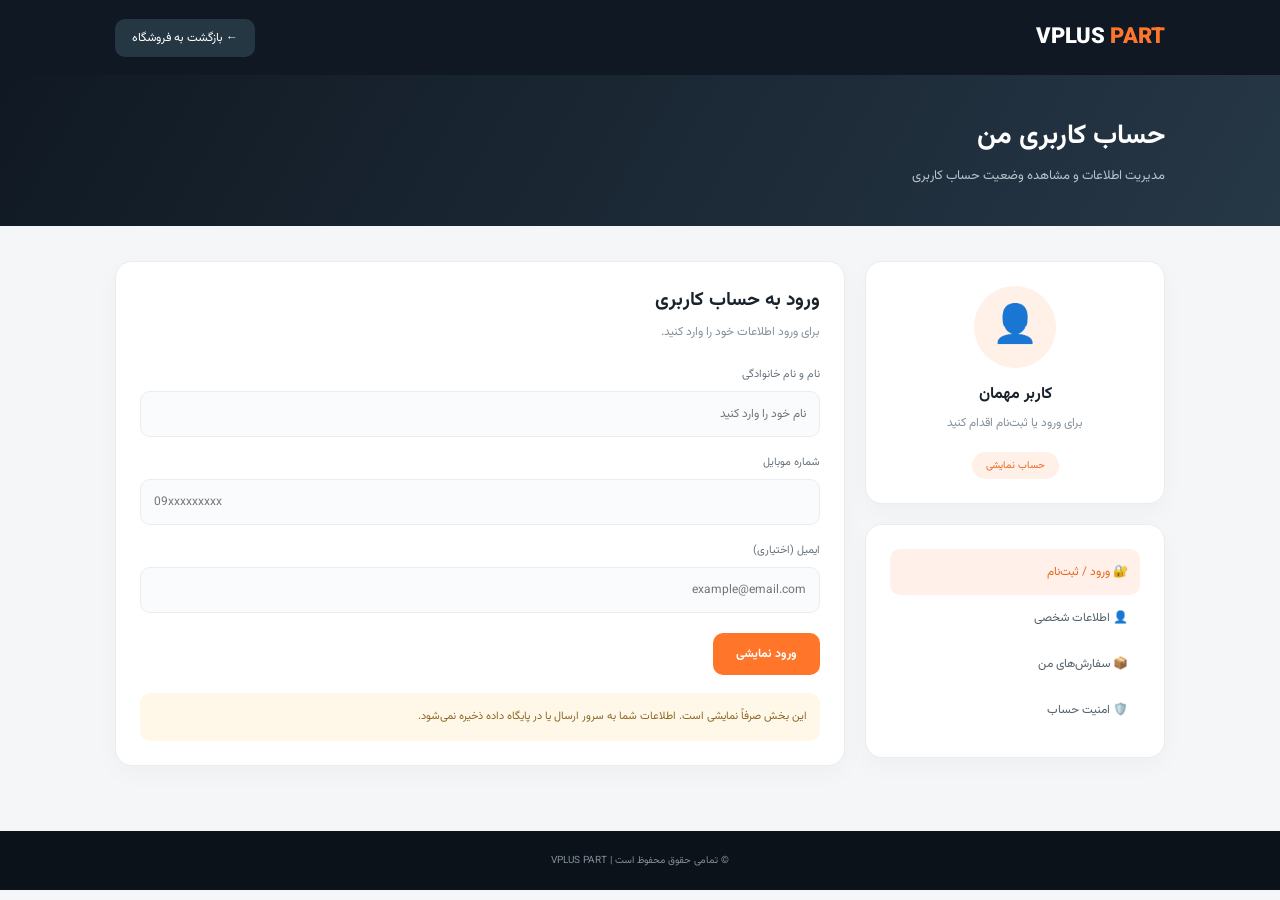
==== account.html @ 205c95e5 "Create account.html" ====
<!DOCTYPE html>
<html lang="fa" dir="rtl">
<head>
<meta charset="UTF-8">
<meta name="viewport" content="width=device-width, initial-scale=1.0">
<meta name="theme-color" content="#101923">
<title>حساب کاربری | VPLUS PART</title>
<link href="https://fonts.googleapis.com/css2?family=Vazirmatn:wght@300;400;500;600;700;800;900&display=swap" rel="stylesheet">
<style>
:root{--dark:#101923;--dark2:#1d2c39;--orange:#ff762b;--bg:#f4f6f8;--muted:#84909a;--border:#e9edf1}
*{box-sizing:border-box}
body{margin:0;background:var(--bg);font-family:Vazirmatn,sans-serif;color:#18232d}
a{text-decoration:none;color:inherit}
button,input{font-family:inherit}
.container{width:min(1050px,92%);margin:auto}
header{background:var(--dark);color:white;box-shadow:0 5px 20px #0002}
.nav{height:75px;display:flex;align-items:center;justify-content:space-between}
.logo{font-size:22px;font-weight:900;direction:ltr}
.logo span{color:var(--orange)}
.back{background:#263744;padding:10px 17px;border-radius:10px;font-size:12px}
.hero{background:linear-gradient(120deg,#101923,#263746);color:white;padding:40px 0}
.hero h1{font-size:27px;margin:0 0 8px}
.hero p{color:#b8c3cc;font-size:13px;margin:0}
main{padding:35px 0 65px}
.layout{display:grid;grid-template-columns:300px 1fr;gap:20px}
.card{background:white;border:1px solid var(--border);border-radius:17px;padding:24px;box-shadow:0 8px 25px #18232d08}
.profile{text-align:center}
.avatar{width:82px;height:82px;border-radius:50%;background:#fff0e8;color:var(--orange);display:grid;place-items:center;font-size:37px;margin:0 auto 14px}
.profile h3{margin:0;font-size:16px}
.profile p{color:var(--muted);font-size:12px;margin:7px 0 20px}
.status{display:inline-block;background:#fff0e8;color:#e76520;padding:6px 14px;border-radius:30px;font-size:10px}
.menu{margin-top:20px}
.menu button{width:100%;text-align:right;border:0;background:white;padding:14px 12px;border-radius:10px;font-size:12px;cursor:pointer;color:#53606b}
.menu button.active,.menu button:hover{background:#fff1e9;color:#e76520}
.panel h2{font-size:19px;margin:0 0 8px}
.sub{font-size:12px;color:var(--muted);margin:0 0 25px}
.fields{display:grid;grid-template-columns:1fr 1fr;gap:17px}
.field label{display:block;font-size:11px;margin-bottom:8px;color:#66727c}
.field input{width:100%;padding:13px;border:1px solid var(--border);border-radius:10px;outline:none;background:#fafbfc;font-size:12px}
.field input:focus{border-color:var(--orange)}
.full{grid-column:1/-1}
.primary{border:0;background:var(--orange);color:white;padding:12px 23px;border-radius:10px;font-weight:700;cursor:pointer;font-size:12px;margin-top:20px}
.stats{display:grid;grid-template-columns:repeat(3,1fr);gap:12px;margin-bottom:25px}
.stat{background:#f7f8f9;border-radius:13px;padding:17px;text-align:center}
.stat strong{display:block;font-size:22px;color:var(--orange)}
.stat small{font-size:10px;color:var(--muted)}
.order{border:1px solid var(--border);border-radius:12px;padding:16px;margin-top:12px;display:flex;justify-content:space-between;align-items:center;gap:10px}
.order strong{font-size:12px}
.order small{display:block;color:var(--muted);font-size:10px;margin-top:5px}
.order span{background:#fff0e8;color:#e76520;padding:6px 10px;border-radius:20px;font-size:10px}
.hidden{display:none}
.notice{background:#fff8e9;color:#8b6723;padding:13px;border-radius:10px;font-size:11px;line-height:2;margin-top:18px}
footer{background:#0b121a;color:#83909b;text-align:center;padding:22px;font-size:10px}
@media(max-width:700px){.layout{grid-template-columns:1fr}.fields{grid-template-columns:1fr}.full{grid-column:auto}.stats{gap:7px}.stat{padding:12px 5px}.order{align-items:flex-start;flex-direction:column}.hero h1{font-size:23px}}
</style>
</head>
<body>
<header>
<div class="container nav">
<a class="logo" href="index.html">VPLUS <span>PART</span></a>
<a class="back" href="index.html">← بازگشت به فروشگاه</a>
</div>
</header>
<section class="hero">
<div class="container">
<h1>حساب کاربری من</h1>
<p>مدیریت اطلاعات و مشاهده وضعیت حساب کاربری</p>
</div>
</section>
<main class="container">
<div class="layout">
<aside>
<div class="card profile">
<div class="avatar">👤</div>
<h3 id="profileName">کاربر مهمان</h3>
<p id="profileEmail">برای ورود یا ثبت‌نام اقدام کنید</p>
<span class="status">حساب نمایشی</span>
</div>
<div class="card menu">
<button class="active" onclick="showPanel('login',this)">🔐 ورود / ثبت‌نام</button>
<button onclick="showPanel('profile',this)">👤 اطلاعات شخصی</button>
<button onclick="showPanel('orders',this)">📦 سفارش‌های من</button>
<button onclick="showPanel('security',this)">🛡️ امنیت حساب</button>
</div>
</aside>
<section class="card panel">
<div id="login">
<h2>ورود به حساب کاربری</h2>
<p class="sub">برای ورود اطلاعات خود را وارد کنید.</p>
<div class="fields">
<div class="field full"><label>نام و نام خانوادگی</label><input id="name" placeholder="نام خود را وارد کنید"></div>
<div class="field full"><label>شماره موبایل</label><input id="phone" type="tel" placeholder="09xxxxxxxxx"></div>
<div class="field full"><label>ایمیل (اختیاری)</label><input id="email" type="email" placeholder="example@email.com"></div>
</div>
<button class="primary" onclick="login()">ورود نمایشی</button>
<div class="notice">این بخش صرفاً نمایشی است. اطلاعات شما به سرور ارسال یا در پایگاه داده ذخیره نمی‌شود.</div>
</div>
<div id="profile" class="hidden">
<h2>اطلاعات شخصی</h2>
<p class="sub">اطلاعات نمایشی حساب شما</p>
<div class="fields">
<div class="field"><label>نام</label><input id="editName" placeholder="نام"></div>
<div class="field"><label>شماره موبایل</label><input id="editPhone" placeholder="شماره موبایل"></div>
<div class="field full"><label>ایمیل</label><input id="editEmail" placeholder="ایمیل"></div>
</div>
<button class="primary" onclick="saveProfile()">ذخیره نمایشی</button>
</div>
<div id="orders" class="hidden">
<h2>سفارش‌های من</h2>
<p class="sub">وضعیت سفارش‌های شما در فروشگاه</p>
<div class="stats">
<div class="stat"><strong>۰</strong><small>کل سفارش‌ها</small></div>
<div class="stat"><strong>۰</strong><small>در حال ارسال</small></div>
<div class="stat"><strong>۰</strong><small>تکمیل شده</small></div>
</div>
<div class="notice">هنوز سفارشی ثبت نشده است. این بخش در نسخه نمایشی است.</div>
</div>
<div id="security" class="hidden">
<h2>امنیت حساب</h2>
<p class="sub">تنظیمات امنیتی حساب کاربری</p>
<div class="notice">در نسخه فعلی ورود واقعی، رمز عبور و احراز هویت فعال نیستند. این امکانات در نسخه بعدی قابل پیاده‌سازی هستند.</div>
</div>
</section>
</div>
</main>
<footer>© تمامی حقوق محفوظ است | VPLUS PART</footer>
<script>
let user={name:"",phone:"",email:""};
function showPanel(id,btn){
document.querySelectorAll('.panel>div').forEach(x=>x.classList.add('hidden'));
document.getElementById(id).classList.remove('hidden');
document.querySelectorAll('.menu button').forEach(x=>x.classList.remove('active'));
btn.classList.add('active');
}
function login(){
let name=document.getElementById('name').value.trim();
let phone=document.getElementById('phone').value.trim();
let email=document.getElementById('email').value.trim();
if(!name||!phone){alert('لطفاً نام و شماره موبایل را وارد کنید.');return;}
if(!/^09\d{9}$/.test(phone)){alert('شماره موبایل معتبر نیست.');return;}
user={name,phone,email};
updateProfile();
alert('ورود نمایشی با موفقیت انجام شد.');
}
function updateProfile(){
document.getElementById('profileName').textContent=user.name||'کاربر مهمان';
document.getElementById('profileEmail').textContent=user.email||user.phone||'حساب نمایشی';
document.getElementById('editName').value=user.name;
document.getElementById('editPhone').value=user.phone;
document.getElementById('editEmail').value=user.email;
}
function saveProfile(){
user.name=document.getElementById('editName').value.trim();
user.phone=document.getElementById('editPhone').value.trim();
user.email=document.getElementById('editEmail').value.trim();
updateProfile();
alert('اطلاعات به صورت نمایشی به‌روزرسانی شد.');
}
</script>
</body>
</html>
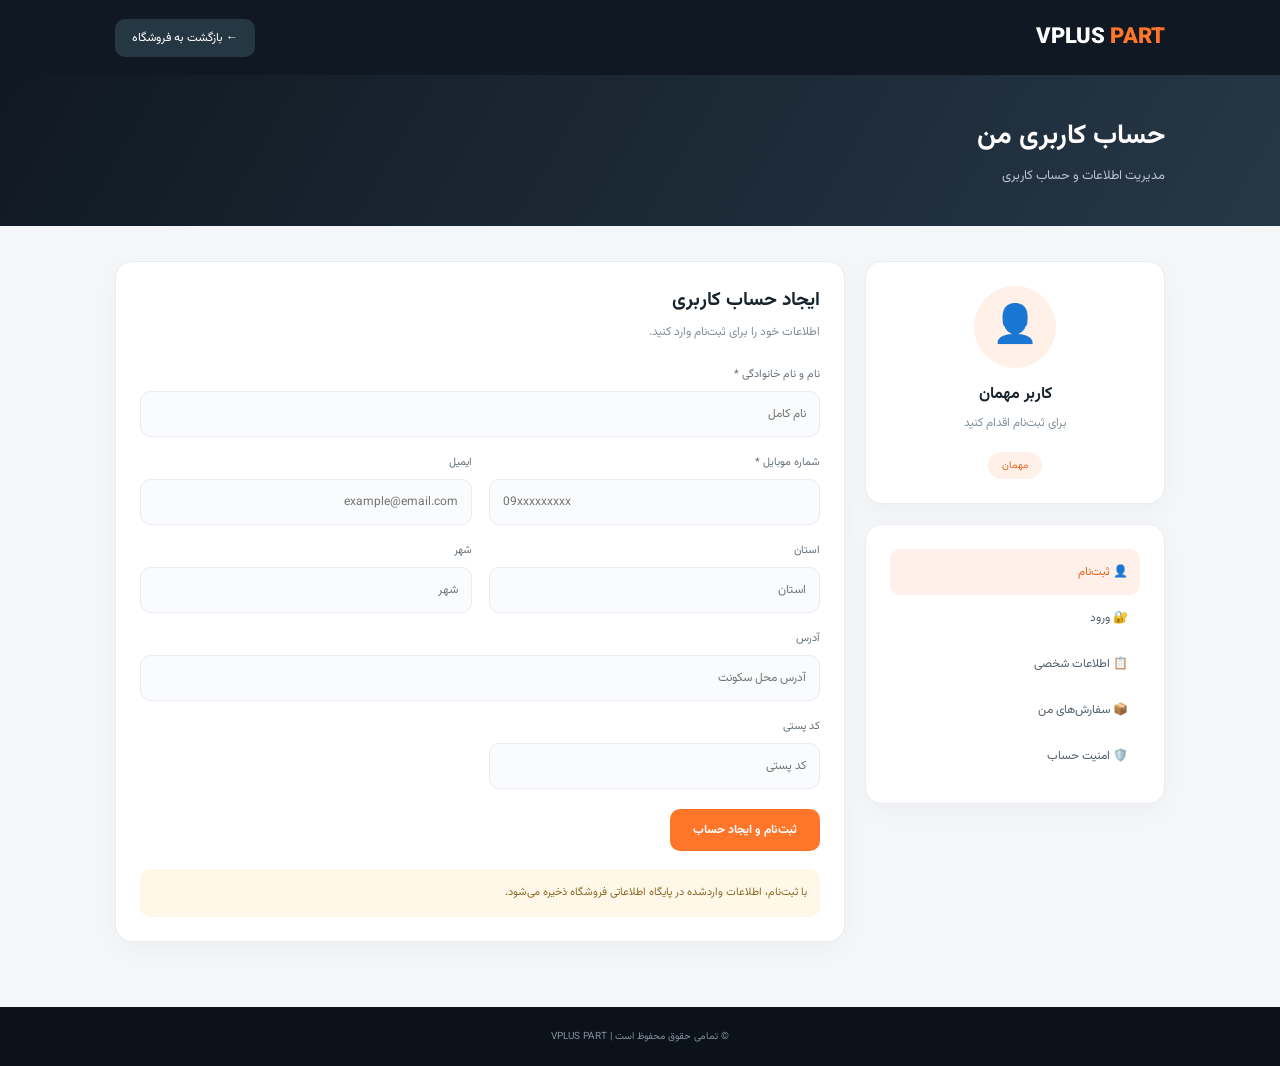
==== commit 71571b55: "Update account.html" ====
--- a/account.html
+++ b/account.html
@@ -1,19 +1,27 @@
+
 <!DOCTYPE html>
 <html lang="fa" dir="rtl">
 <head>
 <meta charset="UTF-8">
-<meta name="viewport" content="width=device-width, initial-scale=1.0">
+<meta name="viewport" content="width=device-width, initial-scale=1">
 <meta name="theme-color" content="#101923">
 <title>حساب کاربری | VPLUS PART</title>
 <link href="https://fonts.googleapis.com/css2?family=Vazirmatn:wght@300;400;500;600;700;800;900&display=swap" rel="stylesheet">
+
 <style>
-:root{--dark:#101923;--dark2:#1d2c39;--orange:#ff762b;--bg:#f4f6f8;--muted:#84909a;--border:#e9edf1}
+:root {
+  --dark:#101923;
+  --orange:#ff762b;
+  --bg:#f4f6f8;
+  --muted:#84909a;
+  --border:#e9edf1;
+}
 *{box-sizing:border-box}
 body{margin:0;background:var(--bg);font-family:Vazirmatn,sans-serif;color:#18232d}
 a{text-decoration:none;color:inherit}
 button,input{font-family:inherit}
 .container{width:min(1050px,92%);margin:auto}
-header{background:var(--dark);color:white;box-shadow:0 5px 20px #0002}
+header{background:var(--dark);color:white}
 .nav{height:75px;display:flex;align-items:center;justify-content:space-between}
 .logo{font-size:22px;font-weight:900;direction:ltr}
 .logo span{color:var(--orange)}
@@ -40,122 +48,342 @@
 .field input:focus{border-color:var(--orange)}
 .full{grid-column:1/-1}
 .primary{border:0;background:var(--orange);color:white;padding:12px 23px;border-radius:10px;font-weight:700;cursor:pointer;font-size:12px;margin-top:20px}
+.primary:disabled{opacity:.6;cursor:not-allowed}
 .stats{display:grid;grid-template-columns:repeat(3,1fr);gap:12px;margin-bottom:25px}
 .stat{background:#f7f8f9;border-radius:13px;padding:17px;text-align:center}
 .stat strong{display:block;font-size:22px;color:var(--orange)}
 .stat small{font-size:10px;color:var(--muted)}
-.order{border:1px solid var(--border);border-radius:12px;padding:16px;margin-top:12px;display:flex;justify-content:space-between;align-items:center;gap:10px}
-.order strong{font-size:12px}
-.order small{display:block;color:var(--muted);font-size:10px;margin-top:5px}
-.order span{background:#fff0e8;color:#e76520;padding:6px 10px;border-radius:20px;font-size:10px}
-.hidden{display:none}
+.hidden{display:none!important}
 .notice{background:#fff8e9;color:#8b6723;padding:13px;border-radius:10px;font-size:11px;line-height:2;margin-top:18px}
+.message{padding:13px;border-radius:10px;font-size:12px;line-height:2;margin-top:15px;display:none}
+.message.success{display:block;background:#eaf8ef;color:#207344}
+.message.error{display:block;background:#fff0ed;color:#b33c28}
 footer{background:#0b121a;color:#83909b;text-align:center;padding:22px;font-size:10px}
-@media(max-width:700px){.layout{grid-template-columns:1fr}.fields{grid-template-columns:1fr}.full{grid-column:auto}.stats{gap:7px}.stat{padding:12px 5px}.order{align-items:flex-start;flex-direction:column}.hero h1{font-size:23px}}
+@media(max-width:700px){
+.layout{grid-template-columns:1fr}
+.fields{grid-template-columns:1fr}
+.full{grid-column:auto}
+.stats{gap:7px}
+.stat{padding:12px 5px}
+.hero h1{font-size:23px}
+}
 </style>
 </head>
+
 <body>
+
 <header>
 <div class="container nav">
 <a class="logo" href="index.html">VPLUS <span>PART</span></a>
 <a class="back" href="index.html">← بازگشت به فروشگاه</a>
 </div>
 </header>
+
 <section class="hero">
 <div class="container">
 <h1>حساب کاربری من</h1>
-<p>مدیریت اطلاعات و مشاهده وضعیت حساب کاربری</p>
+<p>مدیریت اطلاعات و حساب کاربری</p>
 </div>
 </section>
+
 <main class="container">
 <div class="layout">
+
 <aside>
 <div class="card profile">
 <div class="avatar">👤</div>
 <h3 id="profileName">کاربر مهمان</h3>
-<p id="profileEmail">برای ورود یا ثبت‌نام اقدام کنید</p>
-<span class="status">حساب نمایشی</span>
-</div>
+<p id="profilePhone">برای ثبت‌نام اقدام کنید</p>
+<span class="status" id="profileStatus">مهمان</span>
+</div>
+
 <div class="card menu">
-<button class="active" onclick="showPanel('login',this)">🔐 ورود / ثبت‌نام</button>
-<button onclick="showPanel('profile',this)">👤 اطلاعات شخصی</button>
+<button class="active" onclick="showPanel('register',this)">👤 ثبت‌نام</button>
+<button onclick="showPanel('login',this)">🔐 ورود</button>
+<button onclick="showPanel('profile',this)">📋 اطلاعات شخصی</button>
 <button onclick="showPanel('orders',this)">📦 سفارش‌های من</button>
 <button onclick="showPanel('security',this)">🛡️ امنیت حساب</button>
 </div>
 </aside>
+
 <section class="card panel">
-<div id="login">
-<h2>ورود به حساب کاربری</h2>
-<p class="sub">برای ورود اطلاعات خود را وارد کنید.</p>
+
+<div id="register">
+<h2>ایجاد حساب کاربری</h2>
+<p class="sub">اطلاعات خود را برای ثبت‌نام وارد کنید.</p>
+
+<form id="registerForm">
 <div class="fields">
-<div class="field full"><label>نام و نام خانوادگی</label><input id="name" placeholder="نام خود را وارد کنید"></div>
-<div class="field full"><label>شماره موبایل</label><input id="phone" type="tel" placeholder="09xxxxxxxxx"></div>
-<div class="field full"><label>ایمیل (اختیاری)</label><input id="email" type="email" placeholder="example@email.com"></div>
-</div>
-<button class="primary" onclick="login()">ورود نمایشی</button>
-<div class="notice">این بخش صرفاً نمایشی است. اطلاعات شما به سرور ارسال یا در پایگاه داده ذخیره نمی‌شود.</div>
-</div>
+
+<div class="field full">
+<label>نام و نام خانوادگی *</label>
+<input id="regName" required maxlength="100" placeholder="نام کامل">
+</div>
+
+<div class="field">
+<label>شماره موبایل *</label>
+<input id="regPhone" type="tel" required maxlength="11" placeholder="09xxxxxxxxx">
+</div>
+
+<div class="field">
+<label>ایمیل</label>
+<input id="regEmail" type="email" maxlength="150" placeholder="example@email.com">
+</div>
+
+<div class="field">
+<label>استان</label>
+<input id="regProvince" maxlength="80" placeholder="استان">
+</div>
+
+<div class="field">
+<label>شهر</label>
+<input id="regCity" maxlength="80" placeholder="شهر">
+</div>
+
+<div class="field full">
+<label>آدرس</label>
+<input id="regAddress" maxlength="500" placeholder="آدرس محل سکونت">
+</div>
+
+<div class="field">
+<label>کد پستی</label>
+<input id="regPostal" maxlength="20" placeholder="کد پستی">
+</div>
+
+</div>
+
+<button class="primary" id="registerButton" type="submit">ثبت‌نام و ایجاد حساب</button>
+</form>
+
+<div id="registerMessage" class="message"></div>
+<div class="notice">
+با ثبت‌نام، اطلاعات واردشده در پایگاه اطلاعاتی فروشگاه ذخیره می‌شود.
+</div>
+</div>
+
+<div id="login" class="hidden">
+<h2>ورود به حساب</h2>
+<p class="sub">ورود واقعی هنوز فعال نشده است.</p>
+
+<div class="field">
+<label>شماره موبایل</label>
+<input id="loginPhone" type="tel" placeholder="09xxxxxxxxx">
+</div>
+
+<button class="primary" onclick="demoLogin()">ورود نمایشی</button>
+
+<div class="notice">
+احراز هویت، ارسال کد یک‌بارمصرف و بررسی شماره موبایل در نسخه بعدی پیاده‌سازی می‌شود.
+</div>
+</div>
+
 <div id="profile" class="hidden">
 <h2>اطلاعات شخصی</h2>
-<p class="sub">اطلاعات نمایشی حساب شما</p>
+<p class="sub">اطلاعات ذخیره‌شده حساب شما</p>
+
 <div class="fields">
-<div class="field"><label>نام</label><input id="editName" placeholder="نام"></div>
-<div class="field"><label>شماره موبایل</label><input id="editPhone" placeholder="شماره موبایل"></div>
-<div class="field full"><label>ایمیل</label><input id="editEmail" placeholder="ایمیل"></div>
+<div class="field full">
+<label>نام و نام خانوادگی</label>
+<input id="editName">
+</div>
+<div class="field">
+<label>شماره موبایل</label>
+<input id="editPhone" disabled>
+</div>
+<div class="field">
+<label>ایمیل</label>
+<input id="editEmail">
+</div>
+</div>
+
+<div class="notice">
+ویرایش اطلاعات در این نسخه فقط در مرورگر انجام می‌شود و هنوز به سرور متصل نیست.
 </div>
 <button class="primary" onclick="saveProfile()">ذخیره نمایشی</button>
 </div>
+
 <div id="orders" class="hidden">
 <h2>سفارش‌های من</h2>
-<p class="sub">وضعیت سفارش‌های شما در فروشگاه</p>
+<p class="sub">تاریخچه سفارش‌های شما</p>
 <div class="stats">
 <div class="stat"><strong>۰</strong><small>کل سفارش‌ها</small></div>
 <div class="stat"><strong>۰</strong><small>در حال ارسال</small></div>
 <div class="stat"><strong>۰</strong><small>تکمیل شده</small></div>
 </div>
-<div class="notice">هنوز سفارشی ثبت نشده است. این بخش در نسخه نمایشی است.</div>
-</div>
+<div class="notice">هنوز سفارشی ثبت نشده است.</div>
+</div>
+
 <div id="security" class="hidden">
 <h2>امنیت حساب</h2>
-<p class="sub">تنظیمات امنیتی حساب کاربری</p>
-<div class="notice">در نسخه فعلی ورود واقعی، رمز عبور و احراز هویت فعال نیستند. این امکانات در نسخه بعدی قابل پیاده‌سازی هستند.</div>
-</div>
+<p class="sub">وضعیت امنیت حساب کاربری</p>
+<div class="notice">
+ورود با رمز عبور یا کد یک‌بارمصرف هنوز فعال نشده است. اطلاعات حساس مانند رمز عبور در این فرم دریافت نمی‌شود.
+</div>
+</div>
+
 </section>
 </div>
 </main>
+
 <footer>© تمامی حقوق محفوظ است | VPLUS PART</footer>
+
+<script src="api.js"></script>
+
 <script>
-let user={name:"",phone:"",email:""};
-function showPanel(id,btn){
-document.querySelectorAll('.panel>div').forEach(x=>x.classList.add('hidden'));
-document.getElementById(id).classList.remove('hidden');
-document.querySelectorAll('.menu button').forEach(x=>x.classList.remove('active'));
-btn.classList.add('active');
-}
-function login(){
-let name=document.getElementById('name').value.trim();
-let phone=document.getElementById('phone').value.trim();
-let email=document.getElementById('email').value.trim();
-if(!name||!phone){alert('لطفاً نام و شماره موبایل را وارد کنید.');return;}
-if(!/^09\d{9}$/.test(phone)){alert('شماره موبایل معتبر نیست.');return;}
-user={name,phone,email};
-updateProfile();
-alert('ورود نمایشی با موفقیت انجام شد.');
-}
-function updateProfile(){
-document.getElementById('profileName').textContent=user.name||'کاربر مهمان';
-document.getElementById('profileEmail').textContent=user.email||user.phone||'حساب نمایشی';
-document.getElementById('editName').value=user.name;
-document.getElementById('editPhone').value=user.phone;
-document.getElementById('editEmail').value=user.email;
-}
-function saveProfile(){
-user.name=document.getElementById('editName').value.trim();
-user.phone=document.getElementById('editPhone').value.trim();
-user.email=document.getElementById('editEmail').value.trim();
-updateProfile();
-alert('اطلاعات به صورت نمایشی به‌روزرسانی شد.');
+let user = null;
+
+function showPanel(id, btn) {
+  document.querySelectorAll('.panel>div').forEach(x => {
+    x.classList.add('hidden');
+  });
+
+  document.getElementById(id).classList.remove('hidden');
+
+  document.querySelectorAll('.menu button').forEach(x => {
+    x.classList.remove('active');
+  });
+
+  btn.classList.add('active');
+}
+
+function showMessage(id, message, type) {
+  const box = document.getElementById(id);
+  box.textContent = message;
+  box.className = 'message ' + type;
+}
+
+function normalizeDigits(value) {
+  return value
+    .replace(/[۰-۹]/g, d => '۰۱۲۳۴۵۶۷۸۹'.indexOf(d))
+    .replace(/[٠-٩]/g, d => '٠١٢٣٤٥٦٧٨٩'.indexOf(d));
+}
+
+document.getElementById('registerForm').addEventListener('submit', async function(e) {
+  e.preventDefault();
+
+  const button = document.getElementById('registerButton');
+  const phone = normalizeDigits(document.getElementById('regPhone').value.trim());
+
+  const data = {
+    fullName: document.getElementById('regName').value.trim(),
+    phone: phone,
+    email: document.getElementById('regEmail').value.trim(),
+    province: document.getElementById('regProvince').value.trim(),
+    city: document.getElementById('regCity').value.trim(),
+    address: document.getElementById('regAddress').value.trim(),
+    postalCode: normalizeDigits(document.getElementById('regPostal').value.trim())
+  };
+
+  if (!/^09\d{9}$/.test(phone)) {
+    showMessage('registerMessage', 'شماره موبایل معتبر نیست.', 'error');
+    return;
+  }
+
+  if (!data.fullName) {
+    showMessage('registerMessage', 'نام و نام خانوادگی را وارد کنید.', 'error');
+    return;
+  }
+
+  button.disabled = true;
+  button.textContent = 'در حال ثبت اطلاعات...';
+
+  try {
+    const result = await VPlusAPI.registerUser(data);
+
+    if (result.success === false) {
+      throw new Error(result.message || 'ثبت‌نام انجام نشد.');
+    }
+
+    user = data;
+
+    try {
+      localStorage.setItem('vplus_user', JSON.stringify(data));
+    } catch (storageError) {
+      console.warn('Local storage unavailable');
+    }
+
+    updateProfile();
+
+    showMessage(
+      'registerMessage',
+      result.message || 'اطلاعات با موفقیت ثبت شد.',
+      'success'
+    );
+
+  } catch (error) {
+    showMessage(
+      'registerMessage',
+      error.message || 'ارتباط با سرور برقرار نشد.',
+      'error'
+    );
+  } finally {
+    button.disabled = false;
+    button.textContent = 'ثبت‌نام و ایجاد حساب';
+  }
+});
+
+function updateProfile() {
+  if (!user) return;
+
+  document.getElementById('profileName').textContent =
+    user.fullName || 'کاربر';
+
+  document.getElementById('profilePhone').textContent =
+    user.phone || '';
+
+  document.getElementById('profileStatus').textContent =
+    'ثبت‌نام شده';
+
+  document.getElementById('editName').value =
+    user.fullName || '';
+
+  document.getElementById('editPhone').value =
+    user.phone || '';
+
+  document.getElementById('editEmail').value =
+    user.email || '';
+}
+
+function demoLogin() {
+  const phone = normalizeDigits(
+    document.getElementById('loginPhone').value.trim()
+  );
+
+  if (!/^09\d{9}$/.test(phone)) {
+    alert('شماره موبایل معتبر وارد کنید.');
+    return;
+  }
+
+  alert('ورود واقعی هنوز فعال نشده است.');
+}
+
+function saveProfile() {
+  if (!user) {
+    alert('ابتدا ثبت‌نام کنید.');
+    return;
+  }
+
+  user.fullName = document.getElementById('editName').value.trim();
+  user.email = document.getElementById('editEmail').value.trim();
+
+  try {
+    localStorage.setItem('vplus_user', JSON.stringify(user));
+  } catch (error) {}
+
+  updateProfile();
+  alert('اطلاعات در این مرورگر ذخیره شد.');
+}
+
+try {
+  const saved = localStorage.getItem('vplus_user');
+  if (saved) {
+    user = JSON.parse(saved);
+    updateProfile();
+  }
+} catch (error) {
+  console.warn('Could not load saved profile');
 }
 </script>
+
 </body>
 </html>
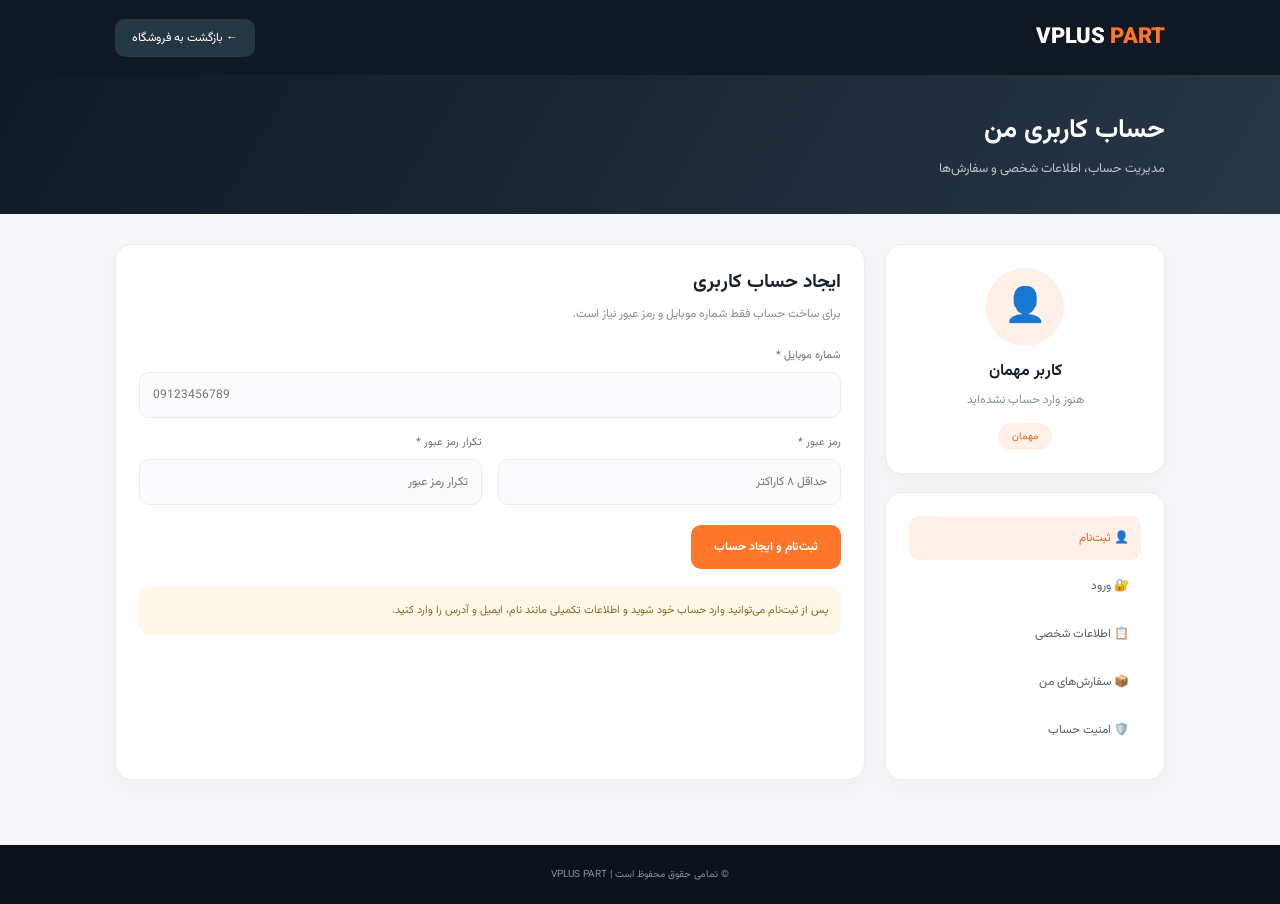
==== commit 15dacb55: "Update account.html" ====
--- a/account.html
+++ b/account.html
@@ -1,4 +1,3 @@
-
 <!DOCTYPE html>
 <html lang="fa" dir="rtl">
 <head>
@@ -11,61 +10,240 @@
 <style>
 :root {
   --dark:#101923;
+  --dark2:#1c2b39;
   --orange:#ff762b;
   --bg:#f4f6f8;
   --muted:#84909a;
   --border:#e9edf1;
+  --green:#16834a;
 }
 *{box-sizing:border-box}
-body{margin:0;background:var(--bg);font-family:Vazirmatn,sans-serif;color:#18232d}
+body{
+  margin:0;
+  background:var(--bg);
+  font-family:Vazirmatn,sans-serif;
+  color:#18232d;
+}
 a{text-decoration:none;color:inherit}
 button,input{font-family:inherit}
 .container{width:min(1050px,92%);margin:auto}
+
 header{background:var(--dark);color:white}
-.nav{height:75px;display:flex;align-items:center;justify-content:space-between}
-.logo{font-size:22px;font-weight:900;direction:ltr}
+.nav{
+  min-height:75px;
+  display:flex;
+  align-items:center;
+  justify-content:space-between;
+  gap:15px;
+}
+.logo{
+  font-size:22px;
+  font-weight:900;
+  direction:ltr;
+}
 .logo span{color:var(--orange)}
-.back{background:#263744;padding:10px 17px;border-radius:10px;font-size:12px}
-.hero{background:linear-gradient(120deg,#101923,#263746);color:white;padding:40px 0}
-.hero h1{font-size:27px;margin:0 0 8px}
+.back{
+  background:#263744;
+  padding:10px 17px;
+  border-radius:10px;
+  font-size:12px;
+}
+
+.hero{
+  background:linear-gradient(120deg,#101923,#263746);
+  color:white;
+  padding:35px 0;
+}
+.hero h1{font-size:26px;margin:0 0 8px}
 .hero p{color:#b8c3cc;font-size:13px;margin:0}
-main{padding:35px 0 65px}
-.layout{display:grid;grid-template-columns:300px 1fr;gap:20px}
-.card{background:white;border:1px solid var(--border);border-radius:17px;padding:24px;box-shadow:0 8px 25px #18232d08}
+
+main{padding:30px 0 65px}
+.layout{
+  display:grid;
+  grid-template-columns:280px 1fr;
+  gap:20px;
+}
+.card{
+  background:white;
+  border:1px solid var(--border);
+  border-radius:17px;
+  padding:23px;
+  box-shadow:0 8px 25px #18232d08;
+}
 .profile{text-align:center}
-.avatar{width:82px;height:82px;border-radius:50%;background:#fff0e8;color:var(--orange);display:grid;place-items:center;font-size:37px;margin:0 auto 14px}
+.avatar{
+  width:78px;
+  height:78px;
+  border-radius:50%;
+  background:#fff0e8;
+  color:var(--orange);
+  display:grid;
+  place-items:center;
+  font-size:34px;
+  margin:0 auto 13px;
+}
 .profile h3{margin:0;font-size:16px}
-.profile p{color:var(--muted);font-size:12px;margin:7px 0 20px}
-.status{display:inline-block;background:#fff0e8;color:#e76520;padding:6px 14px;border-radius:30px;font-size:10px}
-.menu{margin-top:20px}
-.menu button{width:100%;text-align:right;border:0;background:white;padding:14px 12px;border-radius:10px;font-size:12px;cursor:pointer;color:#53606b}
-.menu button.active,.menu button:hover{background:#fff1e9;color:#e76520}
+.profile p{
+  color:var(--muted);
+  font-size:12px;
+  margin:7px 0 14px;
+}
+.status{
+  display:inline-block;
+  background:#fff0e8;
+  color:#e76520;
+  padding:6px 14px;
+  border-radius:30px;
+  font-size:10px;
+}
+.menu{margin-top:18px}
+.menu button{
+  width:100%;
+  text-align:right;
+  border:0;
+  background:white;
+  padding:13px 12px;
+  border-radius:10px;
+  font-size:12px;
+  cursor:pointer;
+  color:#53606b;
+  margin-bottom:4px;
+}
+.menu button.active,
+.menu button:hover{
+  background:#fff1e9;
+  color:#e76520;
+}
 .panel h2{font-size:19px;margin:0 0 8px}
-.sub{font-size:12px;color:var(--muted);margin:0 0 25px}
-.fields{display:grid;grid-template-columns:1fr 1fr;gap:17px}
-.field label{display:block;font-size:11px;margin-bottom:8px;color:#66727c}
-.field input{width:100%;padding:13px;border:1px solid var(--border);border-radius:10px;outline:none;background:#fafbfc;font-size:12px}
+.sub{
+  font-size:12px;
+  color:var(--muted);
+  margin:0 0 24px;
+}
+.fields{
+  display:grid;
+  grid-template-columns:1fr 1fr;
+  gap:16px;
+}
+.field label{
+  display:block;
+  font-size:11px;
+  margin-bottom:8px;
+  color:#66727c;
+}
+.field input{
+  width:100%;
+  padding:13px;
+  border:1px solid var(--border);
+  border-radius:10px;
+  outline:none;
+  background:#fafbfc;
+  font-size:12px;
+  color:#18232d;
+}
 .field input:focus{border-color:var(--orange)}
+.field input:disabled{
+  background:#f0f2f4;
+  color:#78838d;
+}
 .full{grid-column:1/-1}
-.primary{border:0;background:var(--orange);color:white;padding:12px 23px;border-radius:10px;font-weight:700;cursor:pointer;font-size:12px;margin-top:20px}
+
+.primary{
+  border:0;
+  background:var(--orange);
+  color:white;
+  padding:13px 23px;
+  border-radius:10px;
+  font-weight:700;
+  cursor:pointer;
+  font-size:12px;
+  margin-top:20px;
+}
 .primary:disabled{opacity:.6;cursor:not-allowed}
-.stats{display:grid;grid-template-columns:repeat(3,1fr);gap:12px;margin-bottom:25px}
-.stat{background:#f7f8f9;border-radius:13px;padding:17px;text-align:center}
-.stat strong{display:block;font-size:22px;color:var(--orange)}
+.secondary{
+  border:1px solid var(--border);
+  background:white;
+  color:#34424d;
+  padding:12px 20px;
+  border-radius:10px;
+  cursor:pointer;
+  font-size:12px;
+}
+.danger{
+  border:0;
+  background:#fff0ed;
+  color:#b33c28;
+  padding:12px 20px;
+  border-radius:10px;
+  cursor:pointer;
+  font-size:12px;
+}
+.actions{
+  display:flex;
+  gap:10px;
+  flex-wrap:wrap;
+}
+.stats{
+  display:grid;
+  grid-template-columns:repeat(3,1fr);
+  gap:12px;
+  margin-bottom:22px;
+}
+.stat{
+  background:#f7f8f9;
+  border-radius:13px;
+  padding:17px;
+  text-align:center;
+}
+.stat strong{
+  display:block;
+  font-size:22px;
+  color:var(--orange);
+}
 .stat small{font-size:10px;color:var(--muted)}
+
 .hidden{display:none!important}
-.notice{background:#fff8e9;color:#8b6723;padding:13px;border-radius:10px;font-size:11px;line-height:2;margin-top:18px}
-.message{padding:13px;border-radius:10px;font-size:12px;line-height:2;margin-top:15px;display:none}
-.message.success{display:block;background:#eaf8ef;color:#207344}
-.message.error{display:block;background:#fff0ed;color:#b33c28}
-footer{background:#0b121a;color:#83909b;text-align:center;padding:22px;font-size:10px}
+.notice{
+  background:#fff8e9;
+  color:#8b6723;
+  padding:13px;
+  border-radius:10px;
+  font-size:11px;
+  line-height:2;
+  margin-top:18px;
+}
+.message{
+  padding:13px;
+  border-radius:10px;
+  font-size:12px;
+  line-height:2;
+  margin-top:15px;
+  display:none;
+}
+.message.success{
+  display:block;
+  background:#eaf8ef;
+  color:#207344;
+}
+.message.error{
+  display:block;
+  background:#fff0ed;
+  color:#b33c28;
+}
+footer{
+  background:#0b121a;
+  color:#83909b;
+  text-align:center;
+  padding:22px;
+  font-size:10px;
+}
 @media(max-width:700px){
-.layout{grid-template-columns:1fr}
-.fields{grid-template-columns:1fr}
-.full{grid-column:auto}
-.stats{gap:7px}
-.stat{padding:12px 5px}
-.hero h1{font-size:23px}
+  .layout{grid-template-columns:1fr}
+  .fields{grid-template-columns:1fr}
+  .full{grid-column:auto}
+  .stats{gap:7px}
+  .stat{padding:12px 5px}
+  .hero h1{font-size:23px}
 }
 </style>
 </head>
@@ -73,153 +251,219 @@
 <body>
 
 <header>
-<div class="container nav">
-<a class="logo" href="index.html">VPLUS <span>PART</span></a>
-<a class="back" href="index.html">← بازگشت به فروشگاه</a>
-</div>
+  <div class="container nav">
+    <a class="logo" href="index.html">VPLUS <span>PART</span></a>
+    <a class="back" href="index.html">← بازگشت به فروشگاه</a>
+  </div>
 </header>
 
 <section class="hero">
-<div class="container">
-<h1>حساب کاربری من</h1>
-<p>مدیریت اطلاعات و حساب کاربری</p>
-</div>
+  <div class="container">
+    <h1>حساب کاربری من</h1>
+    <p>مدیریت حساب، اطلاعات شخصی و سفارش‌ها</p>
+  </div>
 </section>
 
 <main class="container">
 <div class="layout">
 
 <aside>
-<div class="card profile">
-<div class="avatar">👤</div>
-<h3 id="profileName">کاربر مهمان</h3>
-<p id="profilePhone">برای ثبت‌نام اقدام کنید</p>
-<span class="status" id="profileStatus">مهمان</span>
-</div>
-
-<div class="card menu">
-<button class="active" onclick="showPanel('register',this)">👤 ثبت‌نام</button>
-<button onclick="showPanel('login',this)">🔐 ورود</button>
-<button onclick="showPanel('profile',this)">📋 اطلاعات شخصی</button>
-<button onclick="showPanel('orders',this)">📦 سفارش‌های من</button>
-<button onclick="showPanel('security',this)">🛡️ امنیت حساب</button>
-</div>
+  <div class="card profile">
+    <div class="avatar">👤</div>
+    <h3 id="profileName">کاربر مهمان</h3>
+    <p id="profilePhone">هنوز وارد حساب نشده‌اید</p>
+    <span class="status" id="profileStatus">مهمان</span>
+  </div>
+
+  <div class="card menu">
+    <button class="active" data-panel="register" onclick="showPanel('register',this)">👤 ثبت‌نام</button>
+    <button data-panel="login" onclick="showPanel('login',this)">🔐 ورود</button>
+    <button data-panel="profile" onclick="showPanel('profile',this)">📋 اطلاعات شخصی</button>
+    <button data-panel="orders" onclick="showPanel('orders',this)">📦 سفارش‌های من</button>
+    <button data-panel="security" onclick="showPanel('security',this)">🛡️ امنیت حساب</button>
+    <button id="logoutButton" class="hidden" onclick="logout()">🚪 خروج از حساب</button>
+  </div>
 </aside>
 
 <section class="card panel">
 
-<div id="register">
-<h2>ایجاد حساب کاربری</h2>
-<p class="sub">اطلاعات خود را برای ثبت‌نام وارد کنید.</p>
-
-<form id="registerForm">
-<div class="fields">
-
-<div class="field full">
-<label>نام و نام خانوادگی *</label>
-<input id="regName" required maxlength="100" placeholder="نام کامل">
-</div>
-
-<div class="field">
-<label>شماره موبایل *</label>
-<input id="regPhone" type="tel" required maxlength="11" placeholder="09xxxxxxxxx">
-</div>
-
-<div class="field">
-<label>ایمیل</label>
-<input id="regEmail" type="email" maxlength="150" placeholder="example@email.com">
-</div>
-
-<div class="field">
-<label>استان</label>
-<input id="regProvince" maxlength="80" placeholder="استان">
-</div>
-
-<div class="field">
-<label>شهر</label>
-<input id="regCity" maxlength="80" placeholder="شهر">
-</div>
-
-<div class="field full">
-<label>آدرس</label>
-<input id="regAddress" maxlength="500" placeholder="آدرس محل سکونت">
-</div>
-
-<div class="field">
-<label>کد پستی</label>
-<input id="regPostal" maxlength="20" placeholder="کد پستی">
-</div>
-
-</div>
-
-<button class="primary" id="registerButton" type="submit">ثبت‌نام و ایجاد حساب</button>
-</form>
-
-<div id="registerMessage" class="message"></div>
-<div class="notice">
-با ثبت‌نام، اطلاعات واردشده در پایگاه اطلاعاتی فروشگاه ذخیره می‌شود.
-</div>
-</div>
-
-<div id="login" class="hidden">
-<h2>ورود به حساب</h2>
-<p class="sub">ورود واقعی هنوز فعال نشده است.</p>
-
-<div class="field">
-<label>شماره موبایل</label>
-<input id="loginPhone" type="tel" placeholder="09xxxxxxxxx">
-</div>
-
-<button class="primary" onclick="demoLogin()">ورود نمایشی</button>
-
-<div class="notice">
-احراز هویت، ارسال کد یک‌بارمصرف و بررسی شماره موبایل در نسخه بعدی پیاده‌سازی می‌شود.
-</div>
-</div>
-
-<div id="profile" class="hidden">
-<h2>اطلاعات شخصی</h2>
-<p class="sub">اطلاعات ذخیره‌شده حساب شما</p>
-
-<div class="fields">
-<div class="field full">
-<label>نام و نام خانوادگی</label>
-<input id="editName">
-</div>
-<div class="field">
-<label>شماره موبایل</label>
-<input id="editPhone" disabled>
-</div>
-<div class="field">
-<label>ایمیل</label>
-<input id="editEmail">
-</div>
-</div>
-
-<div class="notice">
-ویرایش اطلاعات در این نسخه فقط در مرورگر انجام می‌شود و هنوز به سرور متصل نیست.
-</div>
-<button class="primary" onclick="saveProfile()">ذخیره نمایشی</button>
-</div>
-
-<div id="orders" class="hidden">
-<h2>سفارش‌های من</h2>
-<p class="sub">تاریخچه سفارش‌های شما</p>
-<div class="stats">
-<div class="stat"><strong>۰</strong><small>کل سفارش‌ها</small></div>
-<div class="stat"><strong>۰</strong><small>در حال ارسال</small></div>
-<div class="stat"><strong>۰</strong><small>تکمیل شده</small></div>
-</div>
-<div class="notice">هنوز سفارشی ثبت نشده است.</div>
-</div>
-
-<div id="security" class="hidden">
-<h2>امنیت حساب</h2>
-<p class="sub">وضعیت امنیت حساب کاربری</p>
-<div class="notice">
-ورود با رمز عبور یا کد یک‌بارمصرف هنوز فعال نشده است. اطلاعات حساس مانند رمز عبور در این فرم دریافت نمی‌شود.
-</div>
-</div>
+  <!-- ثبت نام -->
+  <div id="register">
+    <h2>ایجاد حساب کاربری</h2>
+    <p class="sub">برای ساخت حساب فقط شماره موبایل و رمز عبور نیاز است.</p>
+
+    <form id="registerForm">
+      <div class="fields">
+
+        <div class="field full">
+          <label>شماره موبایل *</label>
+          <input
+            id="regPhone"
+            type="tel"
+            inputmode="numeric"
+            maxlength="11"
+            autocomplete="tel"
+            placeholder="09123456789"
+            required>
+        </div>
+
+        <div class="field">
+          <label>رمز عبور *</label>
+          <input
+            id="regPassword"
+            type="password"
+            minlength="8"
+            autocomplete="new-password"
+            placeholder="حداقل ۸ کاراکتر"
+            required>
+        </div>
+
+        <div class="field">
+          <label>تکرار رمز عبور *</label>
+          <input
+            id="regPassword2"
+            type="password"
+            minlength="8"
+            autocomplete="new-password"
+            placeholder="تکرار رمز عبور"
+            required>
+        </div>
+
+      </div>
+
+      <button class="primary" id="registerButton" type="submit">
+        ثبت‌نام و ایجاد حساب
+      </button>
+    </form>
+
+    <div id="registerMessage" class="message"></div>
+
+    <div class="notice">
+      پس از ثبت‌نام می‌توانید وارد حساب خود شوید و اطلاعات تکمیلی مانند نام، ایمیل و آدرس را وارد کنید.
+    </div>
+  </div>
+
+  <!-- ورود -->
+  <div id="login" class="hidden">
+    <h2>ورود به حساب کاربری</h2>
+    <p class="sub">با شماره موبایل و رمز عبور وارد شوید.</p>
+
+    <form id="loginForm">
+      <div class="fields">
+        <div class="field full">
+          <label>شماره موبایل</label>
+          <input
+            id="loginPhone"
+            type="tel"
+            inputmode="numeric"
+            maxlength="11"
+            autocomplete="tel"
+            placeholder="09123456789"
+            required>
+        </div>
+
+        <div class="field full">
+          <label>رمز عبور</label>
+          <input
+            id="loginPassword"
+            type="password"
+            autocomplete="current-password"
+            placeholder="رمز عبور"
+            required>
+        </div>
+      </div>
+
+      <button class="primary" id="loginButton" type="submit">ورود به حساب</button>
+    </form>
+
+    <div id="loginMessage" class="message"></div>
+  </div>
+
+  <!-- اطلاعات شخصی -->
+  <div id="profile" class="hidden">
+    <h2>اطلاعات شخصی</h2>
+    <p class="sub">اطلاعات خود را تکمیل یا ویرایش کنید.</p>
+
+    <form id="profileForm">
+      <div class="fields">
+
+        <div class="field full">
+          <label>نام و نام خانوادگی</label>
+          <input id="editName" maxlength="100" placeholder="نام کامل">
+        </div>
+
+        <div class="field">
+          <label>شماره موبایل</label>
+          <input id="editPhone" disabled>
+        </div>
+
+        <div class="field">
+          <label>ایمیل</label>
+          <input id="editEmail" type="email" maxlength="150" placeholder="example@email.com">
+        </div>
+
+        <div class="field">
+          <label>استان</label>
+          <input id="editProvince" maxlength="80" placeholder="استان">
+        </div>
+
+        <div class="field">
+          <label>شهر</label>
+          <input id="editCity" maxlength="80" placeholder="شهر">
+        </div>
+
+        <div class="field full">
+          <label>آدرس کامل</label>
+          <input id="editAddress" maxlength="500" placeholder="آدرس محل سکونت">
+        </div>
+
+        <div class="field">
+          <label>کد پستی</label>
+          <input id="editPostal" maxlength="20" placeholder="کد پستی">
+        </div>
+
+      </div>
+
+      <button class="primary" id="profileButton" type="submit">
+        ذخیره اطلاعات
+      </button>
+    </form>
+
+    <div id="profileMessage" class="message"></div>
+  </div>
+
+  <!-- سفارش ها -->
+  <div id="orders" class="hidden">
+    <h2>سفارش‌های من</h2>
+    <p class="sub">تاریخچه و وضعیت سفارش‌های شما</p>
+
+    <div class="stats">
+      <div class="stat">
+        <strong>۰</strong>
+        <small>کل سفارش‌ها</small>
+      </div>
+      <div class="stat">
+        <strong>۰</strong>
+        <small>در حال ارسال</small>
+      </div>
+      <div class="stat">
+        <strong>۰</strong>
+        <small>تکمیل شده</small>
+      </div>
+    </div>
+
+    <div class="notice">هنوز سفارشی برای حساب شما ثبت نشده است.</div>
+  </div>
+
+  <!-- امنیت -->
+  <div id="security" class="hidden">
+    <h2>امنیت حساب</h2>
+    <p class="sub">مدیریت امنیت حساب کاربری</p>
+
+    <div class="notice">
+      رمز عبور حساب باید فقط به‌صورت هش‌شده در سرور ذخیره شود. از ذخیره رمز عبور در مرورگر یا Google Sheets به‌صورت متن ساده خودداری می‌کنیم.
+    </div>
+  </div>
 
 </section>
 </div>
@@ -230,159 +474,277 @@
 <script src="api.js"></script>
 
 <script>
+const $ = id => document.getElementById(id);
+
 let user = null;
 
-function showPanel(id, btn) {
-  document.querySelectorAll('.panel>div').forEach(x => {
-    x.classList.add('hidden');
+function normalizeDigits(value) {
+  return String(value || "")
+    .replace(/[۰-۹]/g, d => "۰۱۲۳۴۵۶۷۸۹".indexOf(d))
+    .replace(/[٠-٩]/g, d => "٠١٢٣٤٥٦٧٨٩".indexOf(d));
+}
+
+function validPhone(phone) {
+  return /^09\d{9}$/.test(normalizeDigits(phone));
+}
+
+function showMessage(id, message, type) {
+  const box = $(id);
+  box.textContent = message;
+  box.className = "message " + type;
+}
+
+function showPanel(id, button) {
+  if (["profile","orders","security"].includes(id) && !user) {
+    alert("برای مشاهده این بخش ابتدا وارد حساب کاربری شوید.");
+    showPanel("login", document.querySelector('[data-panel="login"]'));
+    return;
+  }
+
+  document.querySelectorAll(".panel > div").forEach(panel => {
+    panel.classList.add("hidden");
   });
 
-  document.getElementById(id).classList.remove('hidden');
-
-  document.querySelectorAll('.menu button').forEach(x => {
-    x.classList.remove('active');
+  $(id).classList.remove("hidden");
+
+  document.querySelectorAll(".menu button[data-panel]").forEach(btn => {
+    btn.classList.remove("active");
   });
 
-  btn.classList.add('active');
-}
-
-function showMessage(id, message, type) {
-  const box = document.getElementById(id);
-  box.textContent = message;
-  box.className = 'message ' + type;
-}
-
-function normalizeDigits(value) {
-  return value
-    .replace(/[۰-۹]/g, d => '۰۱۲۳۴۵۶۷۸۹'.indexOf(d))
-    .replace(/[٠-٩]/g, d => '٠١٢٣٤٥٦٧٨٩'.indexOf(d));
-}
-
-document.getElementById('registerForm').addEventListener('submit', async function(e) {
+  if (button) button.classList.add("active");
+
+  if (id === "profile") fillProfileForm();
+}
+
+function setLoading(button, loading, text) {
+  button.disabled = loading;
+  button.textContent = loading ? "لطفاً صبر کنید..." : text;
+}
+
+function fillProfileForm() {
+  if (!user) return;
+
+  $("editName").value = user.fullName || "";
+  $("editPhone").value = user.phone || "";
+  $("editEmail").value = user.email || "";
+  $("editProvince").value = user.province || "";
+  $("editCity").value = user.city || "";
+  $("editAddress").value = user.address || "";
+  $("editPostal").value = user.postalCode || "";
+}
+
+function updateProfile() {
+  if (!user) {
+    $("profileName").textContent = "کاربر مهمان";
+    $("profilePhone").textContent = "هنوز وارد حساب نشده‌اید";
+    $("profileStatus").textContent = "مهمان";
+    $("logoutButton").classList.add("hidden");
+    return;
+  }
+
+  $("profileName").textContent = user.fullName || "کاربر VPLUS";
+  $("profilePhone").textContent = user.phone || "";
+  $("profileStatus").textContent = "عضو فروشگاه";
+  $("logoutButton").classList.remove("hidden");
+  fillProfileForm();
+}
+
+function saveSession(data) {
+  user = {
+    ...user,
+    ...data
+  };
+
+  updateProfile();
+}
+
+function logout() {
+  user = null;
+  sessionStorage.removeItem("vplus_session");
+  updateProfile();
+  alert("از حساب کاربری خارج شدید.");
+  showPanel("login", document.querySelector('[data-panel="login"]'));
+}
+
+/* ثبت نام */
+$("registerForm").addEventListener("submit", async function(e) {
   e.preventDefault();
 
-  const button = document.getElementById('registerButton');
-  const phone = normalizeDigits(document.getElementById('regPhone').value.trim());
+  const button = $("registerButton");
+  const phone = normalizeDigits($("regPhone").value.trim());
+  const password = $("regPassword").value;
+  const password2 = $("regPassword2").value;
+
+  if (!validPhone(phone)) {
+    showMessage("registerMessage","شماره موبایل معتبر نیست.","error");
+    return;
+  }
+
+  if (password.length < 8) {
+    showMessage("registerMessage","رمز عبور باید حداقل ۸ کاراکتر باشد.","error");
+    return;
+  }
+
+  if (password !== password2) {
+    showMessage("registerMessage","رمزهای عبور یکسان نیستند.","error");
+    return;
+  }
+
+  if (!window.VPlusAPI || typeof VPlusAPI.registerUser !== "function") {
+    showMessage("registerMessage","فایل API یا سرویس ثبت‌نام آماده نیست.","error");
+    return;
+  }
+
+  setLoading(button,true,"ثبت‌نام و ایجاد حساب");
+
+  try {
+    const result = await VPlusAPI.registerUser({
+      phone,
+      password
+    });
+
+    if (!result || result.success === false) {
+      throw new Error(result?.message || "ثبت‌نام انجام نشد.");
+    }
+
+    $("registerForm").reset();
+    showMessage(
+      "registerMessage",
+      result.message || "ثبت‌نام با موفقیت انجام شد. اکنون وارد حساب شوید.",
+      "success"
+    );
+
+    $("loginPhone").value = phone;
+    showPanel("login", document.querySelector('[data-panel="login"]'));
+
+  } catch(error) {
+    showMessage("registerMessage",error.message || "خطا در ثبت‌نام.","error");
+  } finally {
+    setLoading(button,false,"ثبت‌نام و ایجاد حساب");
+  }
+});
+
+/* ورود */
+$("loginForm").addEventListener("submit", async function(e) {
+  e.preventDefault();
+
+  const button = $("loginButton");
+  const phone = normalizeDigits($("loginPhone").value.trim());
+  const password = $("loginPassword").value;
+
+  if (!validPhone(phone)) {
+    showMessage("loginMessage","شماره موبایل معتبر نیست.","error");
+    return;
+  }
+
+  if (!password) {
+    showMessage("loginMessage","رمز عبور را وارد کنید.","error");
+    return;
+  }
+
+  if (!window.VPlusAPI || typeof VPlusAPI.loginUser !== "function") {
+    showMessage("loginMessage","سرویس ورود هنوز در API فعال نشده است.","error");
+    return;
+  }
+
+  setLoading(button,true,"ورود به حساب");
+
+  try {
+    const result = await VPlusAPI.loginUser({phone,password});
+
+    if (!result || result.success === false) {
+      throw new Error(result?.message || "شماره موبایل یا رمز عبور اشتباه است.");
+    }
+
+    const account = result.user || result.data || {};
+
+    if (!result.token) {
+      throw new Error("سرور توکن ورود معتبر ارسال نکرد.");
+    }
+
+    sessionStorage.setItem("vplus_session", result.token);
+
+    saveSession({
+      phone,
+      fullName: account.fullName || "",
+      email: account.email || "",
+      province: account.province || "",
+      city: account.city || "",
+      address: account.address || "",
+      postalCode: account.postalCode || ""
+    });
+
+    $("loginForm").reset();
+    showPanel("profile", document.querySelector('[data-panel="profile"]'));
+
+  } catch(error) {
+    showMessage("loginMessage",error.message || "ورود انجام نشد.","error");
+  } finally {
+    setLoading(button,false,"ورود به حساب");
+  }
+});
+
+/* ذخیره اطلاعات تکمیلی */
+$("profileForm").addEventListener("submit", async function(e) {
+  e.preventDefault();
+
+  if (!user) {
+    alert("ابتدا وارد حساب کاربری شوید.");
+    return;
+  }
+
+  const button = $("profileButton");
 
   const data = {
-    fullName: document.getElementById('regName').value.trim(),
-    phone: phone,
-    email: document.getElementById('regEmail').value.trim(),
-    province: document.getElementById('regProvince').value.trim(),
-    city: document.getElementById('regCity').value.trim(),
-    address: document.getElementById('regAddress').value.trim(),
-    postalCode: normalizeDigits(document.getElementById('regPostal').value.trim())
+    fullName: $("editName").value.trim(),
+    email: $("editEmail").value.trim(),
+    province: $("editProvince").value.trim(),
+    city: $("editCity").value.trim(),
+    address: $("editAddress").value.trim(),
+    postalCode: normalizeDigits($("editPostal").value.trim())
   };
 
-  if (!/^09\d{9}$/.test(phone)) {
-    showMessage('registerMessage', 'شماره موبایل معتبر نیست.', 'error');
-    return;
-  }
-
   if (!data.fullName) {
-    showMessage('registerMessage', 'نام و نام خانوادگی را وارد کنید.', 'error');
-    return;
-  }
-
-  button.disabled = true;
-  button.textContent = 'در حال ثبت اطلاعات...';
+    showMessage("profileMessage","نام و نام خانوادگی را وارد کنید.","error");
+    return;
+  }
+
+  if (data.email && !/^[^\s@]+@[^\s@]+\.[^\s@]+$/.test(data.email)) {
+    showMessage("profileMessage","ایمیل معتبر نیست.","error");
+    return;
+  }
+
+  if (!window.VPlusAPI || typeof VPlusAPI.updateUserProfile !== "function") {
+    showMessage("profileMessage","سرویس ویرایش اطلاعات هنوز در API فعال نشده است.","error");
+    return;
+  }
+
+  setLoading(button,true,"ذخیره اطلاعات");
 
   try {
-    const result = await VPlusAPI.registerUser(data);
-
-    if (result.success === false) {
-      throw new Error(result.message || 'ثبت‌نام انجام نشد.');
+    const token = sessionStorage.getItem("vplus_session");
+
+    const result = await VPlusAPI.updateUserProfile({
+      token,
+      ...data
+    });
+
+    if (!result || result.success === false) {
+      throw new Error(result?.message || "ذخیره اطلاعات انجام نشد.");
     }
 
-    user = data;
-
-    try {
-      localStorage.setItem('vplus_user', JSON.stringify(data));
-    } catch (storageError) {
-      console.warn('Local storage unavailable');
-    }
-
-    updateProfile();
-
-    showMessage(
-      'registerMessage',
-      result.message || 'اطلاعات با موفقیت ثبت شد.',
-      'success'
-    );
-
-  } catch (error) {
-    showMessage(
-      'registerMessage',
-      error.message || 'ارتباط با سرور برقرار نشد.',
-      'error'
-    );
+    saveSession(data);
+    showMessage("profileMessage","اطلاعات با موفقیت ذخیره شد.","success");
+
+  } catch(error) {
+    showMessage("profileMessage",error.message || "خطا در ذخیره اطلاعات.","error");
   } finally {
-    button.disabled = false;
-    button.textContent = 'ثبت‌نام و ایجاد حساب';
+    setLoading(button,false,"ذخیره اطلاعات");
   }
 });
 
-function updateProfile() {
-  if (!user) return;
-
-  document.getElementById('profileName').textContent =
-    user.fullName || 'کاربر';
-
-  document.getElementById('profilePhone').textContent =
-    user.phone || '';
-
-  document.getElementById('profileStatus').textContent =
-    'ثبت‌نام شده';
-
-  document.getElementById('editName').value =
-    user.fullName || '';
-
-  document.getElementById('editPhone').value =
-    user.phone || '';
-
-  document.getElementById('editEmail').value =
-    user.email || '';
-}
-
-function demoLogin() {
-  const phone = normalizeDigits(
-    document.getElementById('loginPhone').value.trim()
-  );
-
-  if (!/^09\d{9}$/.test(phone)) {
-    alert('شماره موبایل معتبر وارد کنید.');
-    return;
-  }
-
-  alert('ورود واقعی هنوز فعال نشده است.');
-}
-
-function saveProfile() {
-  if (!user) {
-    alert('ابتدا ثبت‌نام کنید.');
-    return;
-  }
-
-  user.fullName = document.getElementById('editName').value.trim();
-  user.email = document.getElementById('editEmail').value.trim();
-
-  try {
-    localStorage.setItem('vplus_user', JSON.stringify(user));
-  } catch (error) {}
-
-  updateProfile();
-  alert('اطلاعات در این مرورگر ذخیره شد.');
-}
-
-try {
-  const saved = localStorage.getItem('vplus_user');
-  if (saved) {
-    user = JSON.parse(saved);
-    updateProfile();
-  }
-} catch (error) {
-  console.warn('Could not load saved profile');
-}
+/* بازیابی وضعیت نمایشی پروفایل در همین نشست */
+updateProfile();
 </script>
 
 </body>
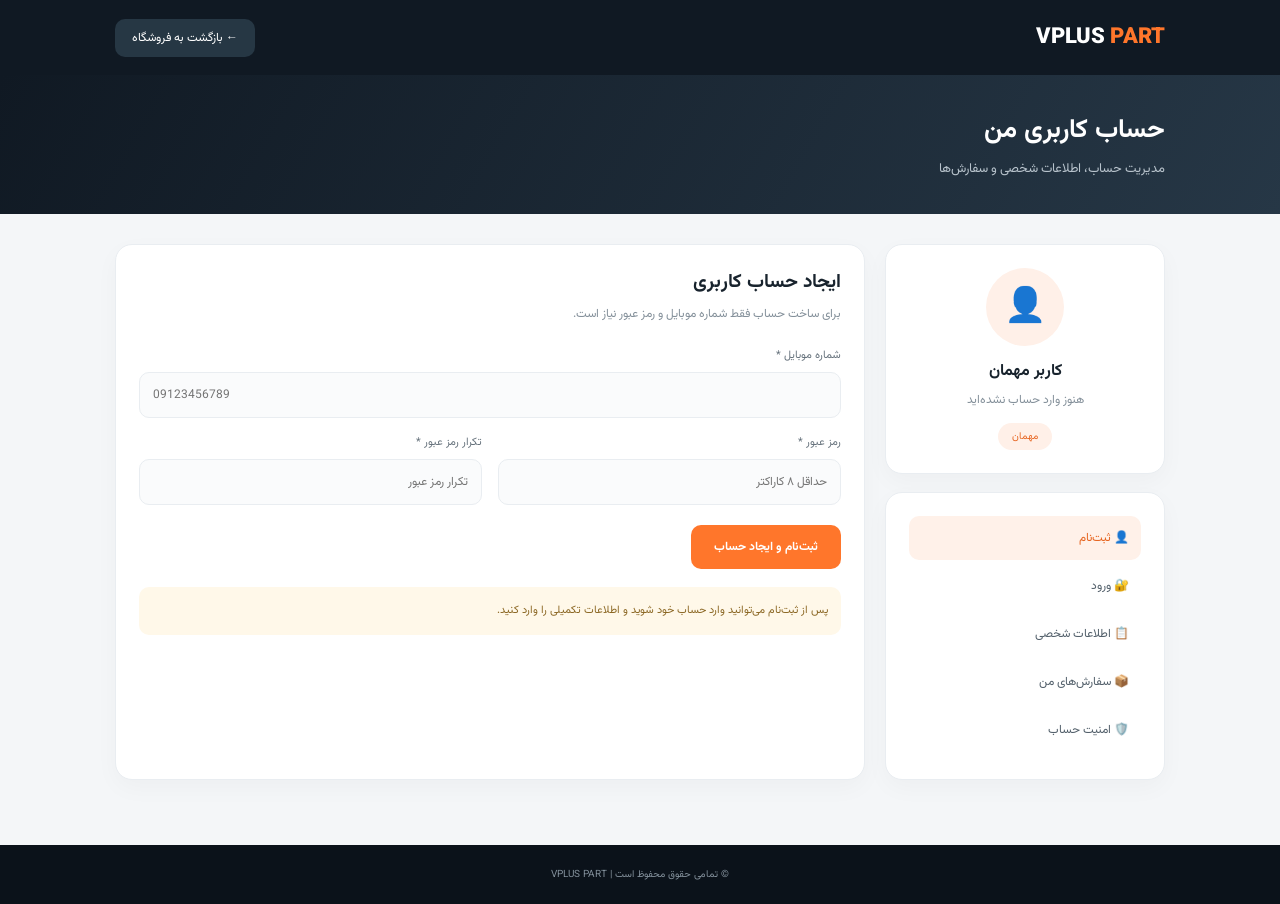
==== commit 67d67b85: "Update account.html" ====
--- a/account.html
+++ b/account.html
@@ -5,17 +5,19 @@
 <meta name="viewport" content="width=device-width, initial-scale=1">
 <meta name="theme-color" content="#101923">
 <title>حساب کاربری | VPLUS PART</title>
+
 <link href="https://fonts.googleapis.com/css2?family=Vazirmatn:wght@300;400;500;600;700;800;900&display=swap" rel="stylesheet">
 
 <style>
-:root {
+:root{
   --dark:#101923;
-  --dark2:#1c2b39;
+  --dark2:#263746;
   --orange:#ff762b;
   --bg:#f4f6f8;
   --muted:#84909a;
   --border:#e9edf1;
   --green:#16834a;
+  --red:#b33c28;
 }
 *{box-sizing:border-box}
 body{
@@ -48,7 +50,6 @@
   border-radius:10px;
   font-size:12px;
 }
-
 .hero{
   background:linear-gradient(120deg,#101923,#263746);
   color:white;
@@ -72,170 +73,101 @@
 }
 .profile{text-align:center}
 .avatar{
-  width:78px;
-  height:78px;
-  border-radius:50%;
-  background:#fff0e8;
-  color:var(--orange);
-  display:grid;
-  place-items:center;
-  font-size:34px;
-  margin:0 auto 13px;
+  width:78px;height:78px;border-radius:50%;
+  background:#fff0e8;color:var(--orange);
+  display:grid;place-items:center;
+  font-size:34px;margin:0 auto 13px;
 }
 .profile h3{margin:0;font-size:16px}
-.profile p{
-  color:var(--muted);
-  font-size:12px;
-  margin:7px 0 14px;
-}
+.profile p{color:var(--muted);font-size:12px;margin:7px 0 14px}
 .status{
-  display:inline-block;
-  background:#fff0e8;
-  color:#e76520;
-  padding:6px 14px;
-  border-radius:30px;
-  font-size:10px;
+  display:inline-block;background:#fff0e8;color:#e76520;
+  padding:6px 14px;border-radius:30px;font-size:10px;
 }
 .menu{margin-top:18px}
 .menu button{
-  width:100%;
-  text-align:right;
-  border:0;
-  background:white;
-  padding:13px 12px;
-  border-radius:10px;
-  font-size:12px;
-  cursor:pointer;
-  color:#53606b;
-  margin-bottom:4px;
-}
-.menu button.active,
-.menu button:hover{
-  background:#fff1e9;
-  color:#e76520;
+  width:100%;text-align:right;border:0;background:white;
+  padding:13px 12px;border-radius:10px;font-size:12px;
+  cursor:pointer;color:#53606b;margin-bottom:4px;
+}
+.menu button.active,.menu button:hover{
+  background:#fff1e9;color:#e76520;
 }
 .panel h2{font-size:19px;margin:0 0 8px}
-.sub{
-  font-size:12px;
-  color:var(--muted);
-  margin:0 0 24px;
-}
+.sub{font-size:12px;color:var(--muted);margin:0 0 24px}
 .fields{
   display:grid;
   grid-template-columns:1fr 1fr;
   gap:16px;
 }
 .field label{
-  display:block;
-  font-size:11px;
-  margin-bottom:8px;
-  color:#66727c;
+  display:block;font-size:11px;
+  margin-bottom:8px;color:#66727c;
 }
 .field input{
-  width:100%;
-  padding:13px;
+  width:100%;padding:13px;
   border:1px solid var(--border);
-  border-radius:10px;
-  outline:none;
-  background:#fafbfc;
-  font-size:12px;
-  color:#18232d;
+  border-radius:10px;outline:none;
+  background:#fafbfc;font-size:12px;color:#18232d;
 }
 .field input:focus{border-color:var(--orange)}
-.field input:disabled{
-  background:#f0f2f4;
-  color:#78838d;
-}
+.field input:disabled{background:#f0f2f4;color:#78838d}
 .full{grid-column:1/-1}
-
 .primary{
-  border:0;
-  background:var(--orange);
-  color:white;
-  padding:13px 23px;
-  border-radius:10px;
-  font-weight:700;
-  cursor:pointer;
-  font-size:12px;
-  margin-top:20px;
+  border:0;background:var(--orange);color:white;
+  padding:13px 23px;border-radius:10px;
+  font-weight:700;cursor:pointer;font-size:12px;margin-top:20px;
 }
 .primary:disabled{opacity:.6;cursor:not-allowed}
-.secondary{
-  border:1px solid var(--border);
-  background:white;
-  color:#34424d;
-  padding:12px 20px;
-  border-radius:10px;
-  cursor:pointer;
-  font-size:12px;
-}
-.danger{
-  border:0;
-  background:#fff0ed;
-  color:#b33c28;
-  padding:12px 20px;
-  border-radius:10px;
-  cursor:pointer;
-  font-size:12px;
-}
-.actions{
-  display:flex;
-  gap:10px;
-  flex-wrap:wrap;
-}
+.secondary,.danger{
+  padding:11px 17px;border-radius:10px;
+  cursor:pointer;font-size:12px;
+}
+.secondary{border:1px solid var(--border);background:white;color:#34424d}
+.danger{border:0;background:#fff0ed;color:var(--red)}
+.actions{display:flex;gap:10px;flex-wrap:wrap;margin-top:15px}
 .stats{
-  display:grid;
-  grid-template-columns:repeat(3,1fr);
-  gap:12px;
-  margin-bottom:22px;
+  display:grid;grid-template-columns:repeat(3,1fr);
+  gap:12px;margin-bottom:22px;
 }
 .stat{
-  background:#f7f8f9;
-  border-radius:13px;
-  padding:17px;
-  text-align:center;
-}
-.stat strong{
-  display:block;
-  font-size:22px;
-  color:var(--orange);
-}
+  background:#f7f8f9;border-radius:13px;
+  padding:17px;text-align:center;
+}
+.stat strong{display:block;font-size:22px;color:var(--orange)}
 .stat small{font-size:10px;color:var(--muted)}
-
 .hidden{display:none!important}
 .notice{
-  background:#fff8e9;
-  color:#8b6723;
-  padding:13px;
-  border-radius:10px;
-  font-size:11px;
-  line-height:2;
-  margin-top:18px;
+  background:#fff8e9;color:#8b6723;
+  padding:13px;border-radius:10px;
+  font-size:11px;line-height:2;margin-top:18px;
 }
 .message{
-  padding:13px;
-  border-radius:10px;
-  font-size:12px;
-  line-height:2;
-  margin-top:15px;
+  padding:13px;border-radius:10px;
+  font-size:12px;line-height:2;margin-top:15px;
   display:none;
 }
-.message.success{
-  display:block;
-  background:#eaf8ef;
-  color:#207344;
-}
-.message.error{
-  display:block;
-  background:#fff0ed;
-  color:#b33c28;
+.message.success{display:block;background:#eaf8ef;color:#207344}
+.message.error{display:block;background:#fff0ed;color:#b33c28}
+.order{
+  border:1px solid var(--border);
+  border-radius:12px;padding:15px;margin-bottom:12px;
+}
+.order-head{
+  display:flex;justify-content:space-between;
+  gap:10px;flex-wrap:wrap;font-size:12px;font-weight:700;
+}
+.order-info{
+  color:var(--muted);font-size:11px;
+  line-height:2;margin-top:10px;
+}
+.order-status{
+  color:#16834a;background:#eaf8ef;
+  padding:4px 9px;border-radius:20px;font-size:10px;
 }
 footer{
-  background:#0b121a;
-  color:#83909b;
-  text-align:center;
-  padding:22px;
-  font-size:10px;
+  background:#0b121a;color:#83909b;
+  text-align:center;padding:22px;font-size:10px;
 }
 @media(max-width:700px){
   .layout{grid-template-columns:1fr}
@@ -287,63 +219,43 @@
 
 <section class="card panel">
 
-  <!-- ثبت نام -->
   <div id="register">
     <h2>ایجاد حساب کاربری</h2>
     <p class="sub">برای ساخت حساب فقط شماره موبایل و رمز عبور نیاز است.</p>
 
     <form id="registerForm">
       <div class="fields">
-
         <div class="field full">
           <label>شماره موبایل *</label>
-          <input
-            id="regPhone"
-            type="tel"
-            inputmode="numeric"
-            maxlength="11"
-            autocomplete="tel"
-            placeholder="09123456789"
-            required>
+          <input id="regPhone" type="tel" inputmode="numeric"
+            maxlength="11" autocomplete="tel"
+            placeholder="09123456789" required>
         </div>
 
         <div class="field">
           <label>رمز عبور *</label>
-          <input
-            id="regPassword"
-            type="password"
-            minlength="8"
-            autocomplete="new-password"
-            placeholder="حداقل ۸ کاراکتر"
-            required>
+          <input id="regPassword" type="password"
+            minlength="8" autocomplete="new-password"
+            placeholder="حداقل ۸ کاراکتر" required>
         </div>
 
         <div class="field">
           <label>تکرار رمز عبور *</label>
-          <input
-            id="regPassword2"
-            type="password"
-            minlength="8"
-            autocomplete="new-password"
-            placeholder="تکرار رمز عبور"
-            required>
-        </div>
-
+          <input id="regPassword2" type="password"
+            minlength="8" autocomplete="new-password"
+            placeholder="تکرار رمز عبور" required>
+        </div>
       </div>
 
-      <button class="primary" id="registerButton" type="submit">
-        ثبت‌نام و ایجاد حساب
-      </button>
+      <button class="primary" id="registerButton" type="submit">ثبت‌نام و ایجاد حساب</button>
     </form>
 
     <div id="registerMessage" class="message"></div>
-
     <div class="notice">
-      پس از ثبت‌نام می‌توانید وارد حساب خود شوید و اطلاعات تکمیلی مانند نام، ایمیل و آدرس را وارد کنید.
+      پس از ثبت‌نام می‌توانید وارد حساب خود شوید و اطلاعات تکمیلی را وارد کنید.
     </div>
   </div>
 
-  <!-- ورود -->
   <div id="login" class="hidden">
     <h2>ورود به حساب کاربری</h2>
     <p class="sub">با شماره موبایل و رمز عبور وارد شوید.</p>
@@ -352,44 +264,32 @@
       <div class="fields">
         <div class="field full">
           <label>شماره موبایل</label>
-          <input
-            id="loginPhone"
-            type="tel"
-            inputmode="numeric"
-            maxlength="11"
-            autocomplete="tel"
-            placeholder="09123456789"
-            required>
+          <input id="loginPhone" type="tel" inputmode="numeric"
+            maxlength="11" autocomplete="tel"
+            placeholder="09123456789" required>
         </div>
 
         <div class="field full">
           <label>رمز عبور</label>
-          <input
-            id="loginPassword"
-            type="password"
-            autocomplete="current-password"
-            placeholder="رمز عبور"
-            required>
+          <input id="loginPassword" type="password"
+            autocomplete="current-password" placeholder="رمز عبور" required>
         </div>
       </div>
 
       <button class="primary" id="loginButton" type="submit">ورود به حساب</button>
     </form>
-
     <div id="loginMessage" class="message"></div>
   </div>
 
-  <!-- اطلاعات شخصی -->
   <div id="profile" class="hidden">
     <h2>اطلاعات شخصی</h2>
     <p class="sub">اطلاعات خود را تکمیل یا ویرایش کنید.</p>
 
     <form id="profileForm">
       <div class="fields">
-
         <div class="field full">
           <label>نام و نام خانوادگی</label>
-          <input id="editName" maxlength="100" placeholder="نام کامل">
+          <input id="editName" maxlength="100" placeholder="نام کامل" required>
         </div>
 
         <div class="field">
@@ -421,47 +321,34 @@
           <label>کد پستی</label>
           <input id="editPostal" maxlength="20" placeholder="کد پستی">
         </div>
-
       </div>
 
-      <button class="primary" id="profileButton" type="submit">
-        ذخیره اطلاعات
-      </button>
+      <button class="primary" id="profileButton" type="submit">ذخیره اطلاعات</button>
     </form>
-
     <div id="profileMessage" class="message"></div>
   </div>
 
-  <!-- سفارش ها -->
   <div id="orders" class="hidden">
     <h2>سفارش‌های من</h2>
     <p class="sub">تاریخچه و وضعیت سفارش‌های شما</p>
 
     <div class="stats">
-      <div class="stat">
-        <strong>۰</strong>
-        <small>کل سفارش‌ها</small>
-      </div>
-      <div class="stat">
-        <strong>۰</strong>
-        <small>در حال ارسال</small>
-      </div>
-      <div class="stat">
-        <strong>۰</strong>
-        <small>تکمیل شده</small>
-      </div>
+      <div class="stat"><strong id="orderCount">۰</strong><small>کل سفارش‌ها</small></div>
+      <div class="stat"><strong id="shippingCount">۰</strong><small>در حال ارسال</small></div>
+      <div class="stat"><strong id="completedCount">۰</strong><small>تکمیل شده</small></div>
     </div>
 
-    <div class="notice">هنوز سفارشی برای حساب شما ثبت نشده است.</div>
-  </div>
-
-  <!-- امنیت -->
+    <div id="ordersList">
+      <div class="notice">برای مشاهده سفارش‌ها، وارد حساب شوید.</div>
+    </div>
+  </div>
+
   <div id="security" class="hidden">
     <h2>امنیت حساب</h2>
     <p class="sub">مدیریت امنیت حساب کاربری</p>
-
     <div class="notice">
-      رمز عبور حساب باید فقط به‌صورت هش‌شده در سرور ذخیره شود. از ذخیره رمز عبور در مرورگر یا Google Sheets به‌صورت متن ساده خودداری می‌کنیم.
+      رمز عبور شما باید فقط به‌صورت هش‌شده در سرور ذخیره شود.
+      از اشتراک‌گذاری رمز عبور خودداری کنید.
     </div>
   </div>
 
@@ -474,7 +361,10 @@
 <script src="api.js"></script>
 
 <script>
+"use strict";
+
 const $ = id => document.getElementById(id);
+const SESSION_KEY = "vplus_session";
 
 let user = null;
 
@@ -494,15 +384,30 @@
   box.className = "message " + type;
 }
 
+function clearMessage(id) {
+  const box = $(id);
+  box.textContent = "";
+  box.className = "message";
+}
+
+function setLoading(button, loading, normalText) {
+  button.disabled = loading;
+  button.textContent = loading ? "لطفاً صبر کنید..." : normalText;
+}
+
+function getToken() {
+  return sessionStorage.getItem(SESSION_KEY);
+}
+
 function showPanel(id, button) {
-  if (["profile","orders","security"].includes(id) && !user) {
+  if (["profile", "orders", "security"].includes(id) && !user) {
     alert("برای مشاهده این بخش ابتدا وارد حساب کاربری شوید.");
-    showPanel("login", document.querySelector('[data-panel="login"]'));
-    return;
-  }
-
-  document.querySelectorAll(".panel > div").forEach(panel => {
-    panel.classList.add("hidden");
+    id = "login";
+    button = document.querySelector('[data-panel="login"]');
+  }
+
+  ["register","login","profile","orders","security"].forEach(panel => {
+    $(panel).classList.add("hidden");
   });
 
   $(id).classList.remove("hidden");
@@ -514,11 +419,7 @@
   if (button) button.classList.add("active");
 
   if (id === "profile") fillProfileForm();
-}
-
-function setLoading(button, loading, text) {
-  button.disabled = loading;
-  button.textContent = loading ? "لطفاً صبر کنید..." : text;
+  if (id === "orders") loadOrders();
 }
 
 function fillProfileForm() {
@@ -533,7 +434,7 @@
   $("editPostal").value = user.postalCode || "";
 }
 
-function updateProfile() {
+function updateProfileView() {
   if (!user) {
     $("profileName").textContent = "کاربر مهمان";
     $("profilePhone").textContent = "هنوز وارد حساب نشده‌اید";
@@ -549,146 +450,239 @@
   fillProfileForm();
 }
 
-function saveSession(data) {
+function normalizeUser(source) {
+  source = source || {};
+
+  return {
+    userId: source.userId || source.UserID || "",
+    fullName: source.fullName || source.FullName || "",
+    phone: source.phone || source.Phone || "",
+    email: source.email || source.Email || "",
+    province: source.province || source.Province || "",
+    city: source.city || source.City || "",
+    address: source.address || source.Address || "",
+    postalCode: source.postalCode || source.PostalCode || ""
+  };
+}
+
+function saveUser(data) {
   user = {
     ...user,
-    ...data
+    ...normalizeUser(data)
   };
 
-  updateProfile();
+  updateProfileView();
+}
+
+async function restoreSession() {
+  const token = getToken();
+  if (!token) return;
+
+  try {
+    const result = await VPlusAPI.getMyProfile(token);
+
+    if (!result || result.success === false) {
+      throw new Error(result?.message || "نشست معتبر نیست.");
+    }
+
+    const account = result.user || result.data || result.profile || {};
+    saveUser(account);
+
+    showPanel("profile", document.querySelector('[data-panel="profile"]'));
+
+  } catch (error) {
+    sessionStorage.removeItem(SESSION_KEY);
+    user = null;
+    updateProfileView();
+    console.warn("Session restore failed:", error.message);
+  }
 }
 
 function logout() {
   user = null;
-  sessionStorage.removeItem("vplus_session");
-  updateProfile();
+  sessionStorage.removeItem(SESSION_KEY);
+  updateProfileView();
+  showPanel("login", document.querySelector('[data-panel="login"]'));
   alert("از حساب کاربری خارج شدید.");
-  showPanel("login", document.querySelector('[data-panel="login"]'));
+}
+
+function formatNumber(value) {
+  const n = Number(value || 0);
+  return new Intl.NumberFormat("fa-IR").format(n);
+}
+
+function formatPrice(value) {
+  const n = Number(normalizeDigits(value));
+  if (!Number.isFinite(n)) return "—";
+  return formatNumber(n) + " تومان";
+}
+
+function escapeHTML(value) {
+  return String(value ?? "").replace(/[&<>"']/g, c => ({
+    "&":"&amp;",
+    "<":"&lt;",
+    ">":"&gt;",
+    '"':"&quot;",
+    "'":"&#039;"
+  })[c]);
+}
+
+async function loadOrders() {
+  const token = getToken();
+  const list = $("ordersList");
+
+  if (!token) {
+    list.innerHTML = '<div class="notice">برای مشاهده سفارش‌ها وارد حساب شوید.</div>';
+    return;
+  }
+
+  list.innerHTML = '<div class="notice">در حال دریافت سفارش‌ها...</div>';
+
+  try {
+    const result = await VPlusAPI.myOrders(token);
+    const orders = result.orders || result.data || [];
+
+    if (!Array.isArray(orders) || !orders.length) {
+      $("orderCount").textContent = "۰";
+      $("shippingCount").textContent = "۰";
+      $("completedCount").textContent = "۰";
+      list.innerHTML = '<div class="notice">هنوز سفارشی برای حساب شما ثبت نشده است.</div>';
+      return;
+    }
+
+    const shipping = orders.filter(o =>
+      ["shipped","در حال ارسال"].includes(String(o.OrderStatus || o.status || "").toLowerCase())
+    ).length;
+
+    const completed = orders.filter(o =>
+      ["delivered","completed","تکمیل شده"].includes(String(o.OrderStatus || o.status || "").toLowerCase())
+    ).length;
+
+    $("orderCount").textContent = formatNumber(orders.length);
+    $("shippingCount").textContent = formatNumber(shipping);
+    $("completedCount").textContent = formatNumber(completed);
+
+    list.innerHTML = orders.map(order => {
+      const number = order.OrderNumber || order.orderNumber || order.OrderID || "—";
+      const status = order.OrderStatus || order.status || "در انتظار بررسی";
+      const total = order.TotalAmount ?? order.totalAmount ?? 0;
+      const date = order.PlacedAt || order.createdAt || "";
+
+      return `
+        <article class="order">
+          <div class="order-head">
+            <span>سفارش ${escapeHTML(number)}</span>
+            <span class="order-status">${escapeHTML(status)}</span>
+          </div>
+          <div class="order-info">
+            مبلغ: ${escapeHTML(formatPrice(total))}<br>
+            تاریخ ثبت: ${escapeHTML(date || "—")}
+          </div>
+        </article>`;
+    }).join("");
+
+  } catch (error) {
+    list.innerHTML = `<div class="notice">${escapeHTML(error.message || "دریافت سفارش‌ها ناموفق بود.")}</div>`;
+  }
 }
 
 /* ثبت نام */
-$("registerForm").addEventListener("submit", async function(e) {
-  e.preventDefault();
+$("registerForm").addEventListener("submit", async event => {
+  event.preventDefault();
 
   const button = $("registerButton");
   const phone = normalizeDigits($("regPhone").value.trim());
   const password = $("regPassword").value;
   const password2 = $("regPassword2").value;
 
+  clearMessage("registerMessage");
+
   if (!validPhone(phone)) {
-    showMessage("registerMessage","شماره موبایل معتبر نیست.","error");
+    showMessage("registerMessage", "شماره موبایل معتبر نیست.", "error");
     return;
   }
 
   if (password.length < 8) {
-    showMessage("registerMessage","رمز عبور باید حداقل ۸ کاراکتر باشد.","error");
+    showMessage("registerMessage", "رمز عبور باید حداقل ۸ کاراکتر باشد.", "error");
     return;
   }
 
   if (password !== password2) {
-    showMessage("registerMessage","رمزهای عبور یکسان نیستند.","error");
-    return;
-  }
-
-  if (!window.VPlusAPI || typeof VPlusAPI.registerUser !== "function") {
-    showMessage("registerMessage","فایل API یا سرویس ثبت‌نام آماده نیست.","error");
-    return;
-  }
-
-  setLoading(button,true,"ثبت‌نام و ایجاد حساب");
+    showMessage("registerMessage", "رمزهای عبور یکسان نیستند.", "error");
+    return;
+  }
+
+  setLoading(button, true, "ثبت‌نام و ایجاد حساب");
 
   try {
-    const result = await VPlusAPI.registerUser({
-      phone,
-      password
-    });
+    const result = await VPlusAPI.registerUser({ phone, password });
 
     if (!result || result.success === false) {
       throw new Error(result?.message || "ثبت‌نام انجام نشد.");
     }
 
     $("registerForm").reset();
+    $("loginPhone").value = phone;
+
     showMessage(
       "registerMessage",
       result.message || "ثبت‌نام با موفقیت انجام شد. اکنون وارد حساب شوید.",
       "success"
     );
 
-    $("loginPhone").value = phone;
     showPanel("login", document.querySelector('[data-panel="login"]'));
 
-  } catch(error) {
-    showMessage("registerMessage",error.message || "خطا در ثبت‌نام.","error");
+  } catch (error) {
+    showMessage("registerMessage", error.message || "خطا در ثبت‌نام.", "error");
   } finally {
-    setLoading(button,false,"ثبت‌نام و ایجاد حساب");
+    setLoading(button, false, "ثبت‌نام و ایجاد حساب");
   }
 });
 
 /* ورود */
-$("loginForm").addEventListener("submit", async function(e) {
-  e.preventDefault();
+$("loginForm").addEventListener("submit", async event => {
+  event.preventDefault();
 
   const button = $("loginButton");
   const phone = normalizeDigits($("loginPhone").value.trim());
   const password = $("loginPassword").value;
 
+  clearMessage("loginMessage");
+
   if (!validPhone(phone)) {
-    showMessage("loginMessage","شماره موبایل معتبر نیست.","error");
-    return;
-  }
-
-  if (!password) {
-    showMessage("loginMessage","رمز عبور را وارد کنید.","error");
-    return;
-  }
-
-  if (!window.VPlusAPI || typeof VPlusAPI.loginUser !== "function") {
-    showMessage("loginMessage","سرویس ورود هنوز در API فعال نشده است.","error");
-    return;
-  }
-
-  setLoading(button,true,"ورود به حساب");
+    showMessage("loginMessage", "شماره موبایل معتبر نیست.", "error");
+    return;
+  }
+
+  setLoading(button, true, "ورود به حساب");
 
   try {
-    const result = await VPlusAPI.loginUser({phone,password});
-
-    if (!result || result.success === false) {
-      throw new Error(result?.message || "شماره موبایل یا رمز عبور اشتباه است.");
+    const result = await VPlusAPI.loginUser({ phone, password });
+
+    if (!result || result.success === false || !result.token) {
+      throw new Error(result?.message || "ورود انجام نشد یا توکن دریافت نشد.");
     }
 
-    const account = result.user || result.data || {};
-
-    if (!result.token) {
-      throw new Error("سرور توکن ورود معتبر ارسال نکرد.");
-    }
-
-    sessionStorage.setItem("vplus_session", result.token);
-
-    saveSession({
-      phone,
-      fullName: account.fullName || "",
-      email: account.email || "",
-      province: account.province || "",
-      city: account.city || "",
-      address: account.address || "",
-      postalCode: account.postalCode || ""
-    });
+    sessionStorage.setItem(SESSION_KEY, result.token);
+
+    const account = normalizeUser(result.user || result.data || {});
+    saveUser({ ...account, phone });
 
     $("loginForm").reset();
     showPanel("profile", document.querySelector('[data-panel="profile"]'));
 
-  } catch(error) {
-    showMessage("loginMessage",error.message || "ورود انجام نشد.","error");
+  } catch (error) {
+    showMessage("loginMessage", error.message || "ورود انجام نشد.", "error");
   } finally {
-    setLoading(button,false,"ورود به حساب");
+    setLoading(button, false, "ورود به حساب");
   }
 });
 
-/* ذخیره اطلاعات تکمیلی */
-$("profileForm").addEventListener("submit", async function(e) {
-  e.preventDefault();
-
-  if (!user) {
+/* ذخیره اطلاعات پروفایل */
+$("profileForm").addEventListener("submit", async event => {
+  event.preventDefault();
+
+  if (!user || !getToken()) {
     alert("ابتدا وارد حساب کاربری شوید.");
     return;
   }
@@ -696,6 +690,7 @@
   const button = $("profileButton");
 
   const data = {
+    token: getToken(),
     fullName: $("editName").value.trim(),
     email: $("editEmail").value.trim(),
     province: $("editProvince").value.trim(),
@@ -705,46 +700,41 @@
   };
 
   if (!data.fullName) {
-    showMessage("profileMessage","نام و نام خانوادگی را وارد کنید.","error");
+    showMessage("profileMessage", "نام و نام خانوادگی را وارد کنید.", "error");
     return;
   }
 
   if (data.email && !/^[^\s@]+@[^\s@]+\.[^\s@]+$/.test(data.email)) {
-    showMessage("profileMessage","ایمیل معتبر نیست.","error");
-    return;
-  }
-
-  if (!window.VPlusAPI || typeof VPlusAPI.updateUserProfile !== "function") {
-    showMessage("profileMessage","سرویس ویرایش اطلاعات هنوز در API فعال نشده است.","error");
-    return;
-  }
-
-  setLoading(button,true,"ذخیره اطلاعات");
+    showMessage("profileMessage", "ایمیل معتبر نیست.", "error");
+    return;
+  }
+
+  setLoading(button, true, "ذخیره اطلاعات");
 
   try {
-    const token = sessionStorage.getItem("vplus_session");
-
-    const result = await VPlusAPI.updateUserProfile({
-      token,
-      ...data
-    });
+    const result = await VPlusAPI.updateUserProfile(data);
 
     if (!result || result.success === false) {
       throw new Error(result?.message || "ذخیره اطلاعات انجام نشد.");
     }
 
-    saveSession(data);
-    showMessage("profileMessage","اطلاعات با موفقیت ذخیره شد.","success");
-
-  } catch(error) {
-    showMessage("profileMessage",error.message || "خطا در ذخیره اطلاعات.","error");
+    saveUser({
+      ...user,
+      ...data
+    });
+
+    showMessage("profileMessage", result.message || "اطلاعات با موفقیت ذخیره شد.", "success");
+
+  } catch (error) {
+    showMessage("profileMessage", error.message || "خطا در ذخیره اطلاعات.", "error");
   } finally {
-    setLoading(button,false,"ذخیره اطلاعات");
+    setLoading(button, false, "ذخیره اطلاعات");
   }
 });
 
-/* بازیابی وضعیت نمایشی پروفایل در همین نشست */
-updateProfile();
+/* شروع صفحه */
+updateProfileView();
+restoreSession();
 </script>
 
 </body>
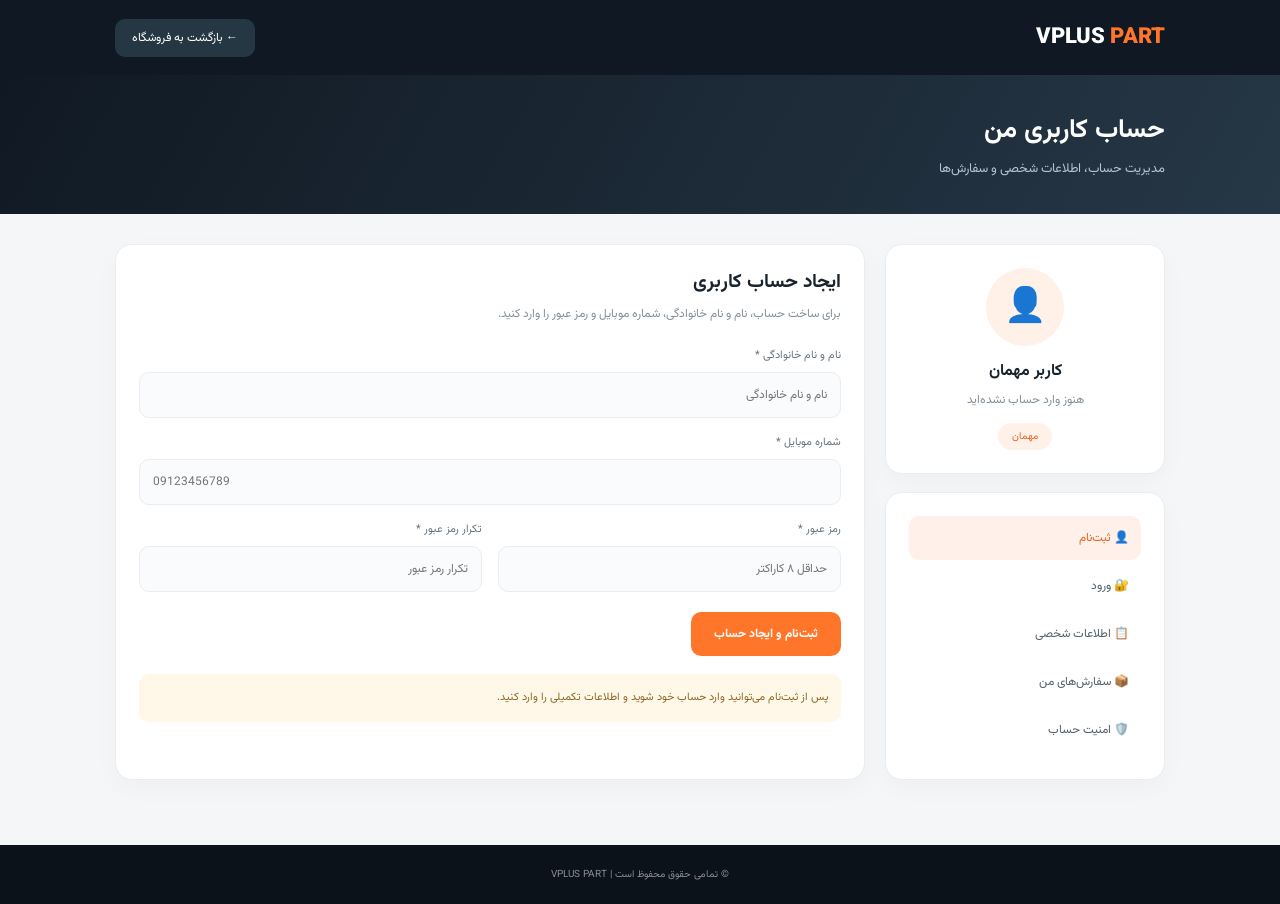
==== commit 756c6b1e: "Update account.html" ====
--- a/account.html
+++ b/account.html
@@ -1,3 +1,4 @@
+
 <!DOCTYPE html>
 <html lang="fa" dir="rtl">
 <head>
@@ -221,10 +222,17 @@
 
   <div id="register">
     <h2>ایجاد حساب کاربری</h2>
-    <p class="sub">برای ساخت حساب فقط شماره موبایل و رمز عبور نیاز است.</p>
+    <p class="sub">برای ساخت حساب، نام و نام خانوادگی، شماره موبایل و رمز عبور را وارد کنید.</p>
 
     <form id="registerForm">
       <div class="fields">
+
+        <div class="field full">
+          <label>نام و نام خانوادگی *</label>
+          <input id="regFullName" type="text" maxlength="100"
+            autocomplete="name" placeholder="نام و نام خانوادگی" required>
+        </div>
+
         <div class="field full">
           <label>شماره موبایل *</label>
           <input id="regPhone" type="tel" inputmode="numeric"
@@ -245,6 +253,7 @@
             minlength="8" autocomplete="new-password"
             placeholder="تکرار رمز عبور" required>
         </div>
+
       </div>
 
       <button class="primary" id="registerButton" type="submit">ثبت‌نام و ایجاد حساب</button>
@@ -591,12 +600,25 @@
   event.preventDefault();
 
   const button = $("registerButton");
+  const fullName = $("regFullName").value.trim();
   const phone = normalizeDigits($("regPhone").value.trim());
   const password = $("regPassword").value;
   const password2 = $("regPassword2").value;
 
   clearMessage("registerMessage");
 
+  if (!fullName) {
+    showMessage("registerMessage", "نام و نام خانوادگی را وارد کنید.", "error");
+    $("regFullName").focus();
+    return;
+  }
+
+  if (fullName.length < 3) {
+    showMessage("registerMessage", "نام و نام خانوادگی باید حداقل ۳ کاراکتر باشد.", "error");
+    $("regFullName").focus();
+    return;
+  }
+
   if (!validPhone(phone)) {
     showMessage("registerMessage", "شماره موبایل معتبر نیست.", "error");
     return;
@@ -615,7 +637,7 @@
   setLoading(button, true, "ثبت‌نام و ایجاد حساب");
 
   try {
-    const result = await VPlusAPI.registerUser({ phone, password });
+    const result = await VPlusAPI.registerUser({ fullName, phone, password });
 
     if (!result || result.success === false) {
       throw new Error(result?.message || "ثبت‌نام انجام نشد.");
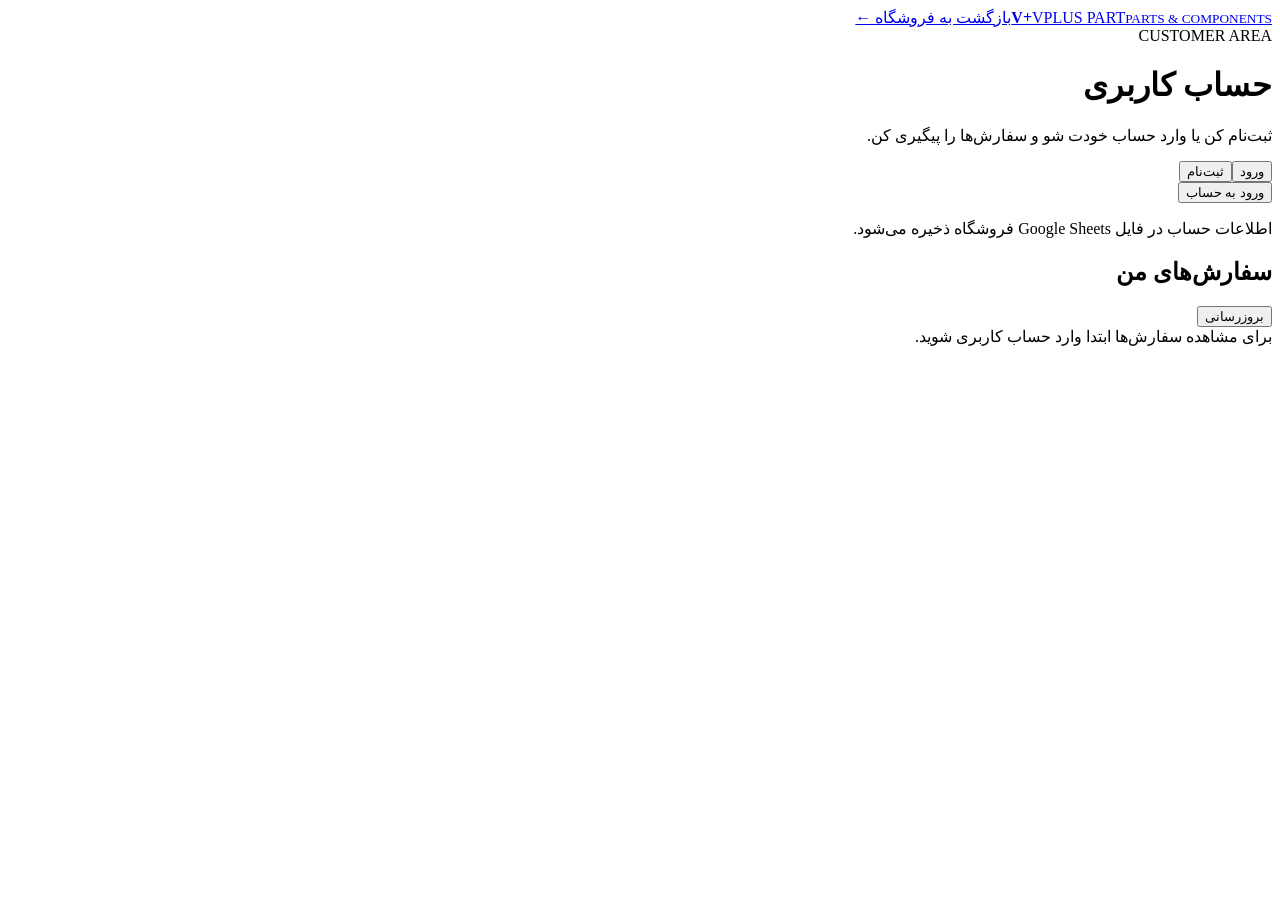
==== commit abc89b71: "Add files via upload" ====
--- a/account.html
+++ b/account.html
@@ -1,763 +1 @@
-
-<!DOCTYPE html>
-<html lang="fa" dir="rtl">
-<head>
-<meta charset="UTF-8">
-<meta name="viewport" content="width=device-width, initial-scale=1">
-<meta name="theme-color" content="#101923">
-<title>حساب کاربری | VPLUS PART</title>
-
-<link href="https://fonts.googleapis.com/css2?family=Vazirmatn:wght@300;400;500;600;700;800;900&display=swap" rel="stylesheet">
-
-<style>
-:root{
-  --dark:#101923;
-  --dark2:#263746;
-  --orange:#ff762b;
-  --bg:#f4f6f8;
-  --muted:#84909a;
-  --border:#e9edf1;
-  --green:#16834a;
-  --red:#b33c28;
-}
-*{box-sizing:border-box}
-body{
-  margin:0;
-  background:var(--bg);
-  font-family:Vazirmatn,sans-serif;
-  color:#18232d;
-}
-a{text-decoration:none;color:inherit}
-button,input{font-family:inherit}
-.container{width:min(1050px,92%);margin:auto}
-
-header{background:var(--dark);color:white}
-.nav{
-  min-height:75px;
-  display:flex;
-  align-items:center;
-  justify-content:space-between;
-  gap:15px;
-}
-.logo{
-  font-size:22px;
-  font-weight:900;
-  direction:ltr;
-}
-.logo span{color:var(--orange)}
-.back{
-  background:#263744;
-  padding:10px 17px;
-  border-radius:10px;
-  font-size:12px;
-}
-.hero{
-  background:linear-gradient(120deg,#101923,#263746);
-  color:white;
-  padding:35px 0;
-}
-.hero h1{font-size:26px;margin:0 0 8px}
-.hero p{color:#b8c3cc;font-size:13px;margin:0}
-
-main{padding:30px 0 65px}
-.layout{
-  display:grid;
-  grid-template-columns:280px 1fr;
-  gap:20px;
-}
-.card{
-  background:white;
-  border:1px solid var(--border);
-  border-radius:17px;
-  padding:23px;
-  box-shadow:0 8px 25px #18232d08;
-}
-.profile{text-align:center}
-.avatar{
-  width:78px;height:78px;border-radius:50%;
-  background:#fff0e8;color:var(--orange);
-  display:grid;place-items:center;
-  font-size:34px;margin:0 auto 13px;
-}
-.profile h3{margin:0;font-size:16px}
-.profile p{color:var(--muted);font-size:12px;margin:7px 0 14px}
-.status{
-  display:inline-block;background:#fff0e8;color:#e76520;
-  padding:6px 14px;border-radius:30px;font-size:10px;
-}
-.menu{margin-top:18px}
-.menu button{
-  width:100%;text-align:right;border:0;background:white;
-  padding:13px 12px;border-radius:10px;font-size:12px;
-  cursor:pointer;color:#53606b;margin-bottom:4px;
-}
-.menu button.active,.menu button:hover{
-  background:#fff1e9;color:#e76520;
-}
-.panel h2{font-size:19px;margin:0 0 8px}
-.sub{font-size:12px;color:var(--muted);margin:0 0 24px}
-.fields{
-  display:grid;
-  grid-template-columns:1fr 1fr;
-  gap:16px;
-}
-.field label{
-  display:block;font-size:11px;
-  margin-bottom:8px;color:#66727c;
-}
-.field input{
-  width:100%;padding:13px;
-  border:1px solid var(--border);
-  border-radius:10px;outline:none;
-  background:#fafbfc;font-size:12px;color:#18232d;
-}
-.field input:focus{border-color:var(--orange)}
-.field input:disabled{background:#f0f2f4;color:#78838d}
-.full{grid-column:1/-1}
-.primary{
-  border:0;background:var(--orange);color:white;
-  padding:13px 23px;border-radius:10px;
-  font-weight:700;cursor:pointer;font-size:12px;margin-top:20px;
-}
-.primary:disabled{opacity:.6;cursor:not-allowed}
-.secondary,.danger{
-  padding:11px 17px;border-radius:10px;
-  cursor:pointer;font-size:12px;
-}
-.secondary{border:1px solid var(--border);background:white;color:#34424d}
-.danger{border:0;background:#fff0ed;color:var(--red)}
-.actions{display:flex;gap:10px;flex-wrap:wrap;margin-top:15px}
-.stats{
-  display:grid;grid-template-columns:repeat(3,1fr);
-  gap:12px;margin-bottom:22px;
-}
-.stat{
-  background:#f7f8f9;border-radius:13px;
-  padding:17px;text-align:center;
-}
-.stat strong{display:block;font-size:22px;color:var(--orange)}
-.stat small{font-size:10px;color:var(--muted)}
-.hidden{display:none!important}
-.notice{
-  background:#fff8e9;color:#8b6723;
-  padding:13px;border-radius:10px;
-  font-size:11px;line-height:2;margin-top:18px;
-}
-.message{
-  padding:13px;border-radius:10px;
-  font-size:12px;line-height:2;margin-top:15px;
-  display:none;
-}
-.message.success{display:block;background:#eaf8ef;color:#207344}
-.message.error{display:block;background:#fff0ed;color:#b33c28}
-.order{
-  border:1px solid var(--border);
-  border-radius:12px;padding:15px;margin-bottom:12px;
-}
-.order-head{
-  display:flex;justify-content:space-between;
-  gap:10px;flex-wrap:wrap;font-size:12px;font-weight:700;
-}
-.order-info{
-  color:var(--muted);font-size:11px;
-  line-height:2;margin-top:10px;
-}
-.order-status{
-  color:#16834a;background:#eaf8ef;
-  padding:4px 9px;border-radius:20px;font-size:10px;
-}
-footer{
-  background:#0b121a;color:#83909b;
-  text-align:center;padding:22px;font-size:10px;
-}
-@media(max-width:700px){
-  .layout{grid-template-columns:1fr}
-  .fields{grid-template-columns:1fr}
-  .full{grid-column:auto}
-  .stats{gap:7px}
-  .stat{padding:12px 5px}
-  .hero h1{font-size:23px}
-}
-</style>
-</head>
-
-<body>
-
-<header>
-  <div class="container nav">
-    <a class="logo" href="index.html">VPLUS <span>PART</span></a>
-    <a class="back" href="index.html">← بازگشت به فروشگاه</a>
-  </div>
-</header>
-
-<section class="hero">
-  <div class="container">
-    <h1>حساب کاربری من</h1>
-    <p>مدیریت حساب، اطلاعات شخصی و سفارش‌ها</p>
-  </div>
-</section>
-
-<main class="container">
-<div class="layout">
-
-<aside>
-  <div class="card profile">
-    <div class="avatar">👤</div>
-    <h3 id="profileName">کاربر مهمان</h3>
-    <p id="profilePhone">هنوز وارد حساب نشده‌اید</p>
-    <span class="status" id="profileStatus">مهمان</span>
-  </div>
-
-  <div class="card menu">
-    <button class="active" data-panel="register" onclick="showPanel('register',this)">👤 ثبت‌نام</button>
-    <button data-panel="login" onclick="showPanel('login',this)">🔐 ورود</button>
-    <button data-panel="profile" onclick="showPanel('profile',this)">📋 اطلاعات شخصی</button>
-    <button data-panel="orders" onclick="showPanel('orders',this)">📦 سفارش‌های من</button>
-    <button data-panel="security" onclick="showPanel('security',this)">🛡️ امنیت حساب</button>
-    <button id="logoutButton" class="hidden" onclick="logout()">🚪 خروج از حساب</button>
-  </div>
-</aside>
-
-<section class="card panel">
-
-  <div id="register">
-    <h2>ایجاد حساب کاربری</h2>
-    <p class="sub">برای ساخت حساب، نام و نام خانوادگی، شماره موبایل و رمز عبور را وارد کنید.</p>
-
-    <form id="registerForm">
-      <div class="fields">
-
-        <div class="field full">
-          <label>نام و نام خانوادگی *</label>
-          <input id="regFullName" type="text" maxlength="100"
-            autocomplete="name" placeholder="نام و نام خانوادگی" required>
-        </div>
-
-        <div class="field full">
-          <label>شماره موبایل *</label>
-          <input id="regPhone" type="tel" inputmode="numeric"
-            maxlength="11" autocomplete="tel"
-            placeholder="09123456789" required>
-        </div>
-
-        <div class="field">
-          <label>رمز عبور *</label>
-          <input id="regPassword" type="password"
-            minlength="8" autocomplete="new-password"
-            placeholder="حداقل ۸ کاراکتر" required>
-        </div>
-
-        <div class="field">
-          <label>تکرار رمز عبور *</label>
-          <input id="regPassword2" type="password"
-            minlength="8" autocomplete="new-password"
-            placeholder="تکرار رمز عبور" required>
-        </div>
-
-      </div>
-
-      <button class="primary" id="registerButton" type="submit">ثبت‌نام و ایجاد حساب</button>
-    </form>
-
-    <div id="registerMessage" class="message"></div>
-    <div class="notice">
-      پس از ثبت‌نام می‌توانید وارد حساب خود شوید و اطلاعات تکمیلی را وارد کنید.
-    </div>
-  </div>
-
-  <div id="login" class="hidden">
-    <h2>ورود به حساب کاربری</h2>
-    <p class="sub">با شماره موبایل و رمز عبور وارد شوید.</p>
-
-    <form id="loginForm">
-      <div class="fields">
-        <div class="field full">
-          <label>شماره موبایل</label>
-          <input id="loginPhone" type="tel" inputmode="numeric"
-            maxlength="11" autocomplete="tel"
-            placeholder="09123456789" required>
-        </div>
-
-        <div class="field full">
-          <label>رمز عبور</label>
-          <input id="loginPassword" type="password"
-            autocomplete="current-password" placeholder="رمز عبور" required>
-        </div>
-      </div>
-
-      <button class="primary" id="loginButton" type="submit">ورود به حساب</button>
-    </form>
-    <div id="loginMessage" class="message"></div>
-  </div>
-
-  <div id="profile" class="hidden">
-    <h2>اطلاعات شخصی</h2>
-    <p class="sub">اطلاعات خود را تکمیل یا ویرایش کنید.</p>
-
-    <form id="profileForm">
-      <div class="fields">
-        <div class="field full">
-          <label>نام و نام خانوادگی</label>
-          <input id="editName" maxlength="100" placeholder="نام کامل" required>
-        </div>
-
-        <div class="field">
-          <label>شماره موبایل</label>
-          <input id="editPhone" disabled>
-        </div>
-
-        <div class="field">
-          <label>ایمیل</label>
-          <input id="editEmail" type="email" maxlength="150" placeholder="example@email.com">
-        </div>
-
-        <div class="field">
-          <label>استان</label>
-          <input id="editProvince" maxlength="80" placeholder="استان">
-        </div>
-
-        <div class="field">
-          <label>شهر</label>
-          <input id="editCity" maxlength="80" placeholder="شهر">
-        </div>
-
-        <div class="field full">
-          <label>آدرس کامل</label>
-          <input id="editAddress" maxlength="500" placeholder="آدرس محل سکونت">
-        </div>
-
-        <div class="field">
-          <label>کد پستی</label>
-          <input id="editPostal" maxlength="20" placeholder="کد پستی">
-        </div>
-      </div>
-
-      <button class="primary" id="profileButton" type="submit">ذخیره اطلاعات</button>
-    </form>
-    <div id="profileMessage" class="message"></div>
-  </div>
-
-  <div id="orders" class="hidden">
-    <h2>سفارش‌های من</h2>
-    <p class="sub">تاریخچه و وضعیت سفارش‌های شما</p>
-
-    <div class="stats">
-      <div class="stat"><strong id="orderCount">۰</strong><small>کل سفارش‌ها</small></div>
-      <div class="stat"><strong id="shippingCount">۰</strong><small>در حال ارسال</small></div>
-      <div class="stat"><strong id="completedCount">۰</strong><small>تکمیل شده</small></div>
-    </div>
-
-    <div id="ordersList">
-      <div class="notice">برای مشاهده سفارش‌ها، وارد حساب شوید.</div>
-    </div>
-  </div>
-
-  <div id="security" class="hidden">
-    <h2>امنیت حساب</h2>
-    <p class="sub">مدیریت امنیت حساب کاربری</p>
-    <div class="notice">
-      رمز عبور شما باید فقط به‌صورت هش‌شده در سرور ذخیره شود.
-      از اشتراک‌گذاری رمز عبور خودداری کنید.
-    </div>
-  </div>
-
-</section>
-</div>
-</main>
-
-<footer>© تمامی حقوق محفوظ است | VPLUS PART</footer>
-
-<script src="api.js"></script>
-
-<script>
-"use strict";
-
-const $ = id => document.getElementById(id);
-const SESSION_KEY = "vplus_session";
-
-let user = null;
-
-function normalizeDigits(value) {
-  return String(value || "")
-    .replace(/[۰-۹]/g, d => "۰۱۲۳۴۵۶۷۸۹".indexOf(d))
-    .replace(/[٠-٩]/g, d => "٠١٢٣٤٥٦٧٨٩".indexOf(d));
-}
-
-function validPhone(phone) {
-  return /^09\d{9}$/.test(normalizeDigits(phone));
-}
-
-function showMessage(id, message, type) {
-  const box = $(id);
-  box.textContent = message;
-  box.className = "message " + type;
-}
-
-function clearMessage(id) {
-  const box = $(id);
-  box.textContent = "";
-  box.className = "message";
-}
-
-function setLoading(button, loading, normalText) {
-  button.disabled = loading;
-  button.textContent = loading ? "لطفاً صبر کنید..." : normalText;
-}
-
-function getToken() {
-  return sessionStorage.getItem(SESSION_KEY);
-}
-
-function showPanel(id, button) {
-  if (["profile", "orders", "security"].includes(id) && !user) {
-    alert("برای مشاهده این بخش ابتدا وارد حساب کاربری شوید.");
-    id = "login";
-    button = document.querySelector('[data-panel="login"]');
-  }
-
-  ["register","login","profile","orders","security"].forEach(panel => {
-    $(panel).classList.add("hidden");
-  });
-
-  $(id).classList.remove("hidden");
-
-  document.querySelectorAll(".menu button[data-panel]").forEach(btn => {
-    btn.classList.remove("active");
-  });
-
-  if (button) button.classList.add("active");
-
-  if (id === "profile") fillProfileForm();
-  if (id === "orders") loadOrders();
-}
-
-function fillProfileForm() {
-  if (!user) return;
-
-  $("editName").value = user.fullName || "";
-  $("editPhone").value = user.phone || "";
-  $("editEmail").value = user.email || "";
-  $("editProvince").value = user.province || "";
-  $("editCity").value = user.city || "";
-  $("editAddress").value = user.address || "";
-  $("editPostal").value = user.postalCode || "";
-}
-
-function updateProfileView() {
-  if (!user) {
-    $("profileName").textContent = "کاربر مهمان";
-    $("profilePhone").textContent = "هنوز وارد حساب نشده‌اید";
-    $("profileStatus").textContent = "مهمان";
-    $("logoutButton").classList.add("hidden");
-    return;
-  }
-
-  $("profileName").textContent = user.fullName || "کاربر VPLUS";
-  $("profilePhone").textContent = user.phone || "";
-  $("profileStatus").textContent = "عضو فروشگاه";
-  $("logoutButton").classList.remove("hidden");
-  fillProfileForm();
-}
-
-function normalizeUser(source) {
-  source = source || {};
-
-  return {
-    userId: source.userId || source.UserID || "",
-    fullName: source.fullName || source.FullName || "",
-    phone: source.phone || source.Phone || "",
-    email: source.email || source.Email || "",
-    province: source.province || source.Province || "",
-    city: source.city || source.City || "",
-    address: source.address || source.Address || "",
-    postalCode: source.postalCode || source.PostalCode || ""
-  };
-}
-
-function saveUser(data) {
-  user = {
-    ...user,
-    ...normalizeUser(data)
-  };
-
-  updateProfileView();
-}
-
-async function restoreSession() {
-  const token = getToken();
-  if (!token) return;
-
-  try {
-    const result = await VPlusAPI.getMyProfile(token);
-
-    if (!result || result.success === false) {
-      throw new Error(result?.message || "نشست معتبر نیست.");
-    }
-
-    const account = result.user || result.data || result.profile || {};
-    saveUser(account);
-
-    showPanel("profile", document.querySelector('[data-panel="profile"]'));
-
-  } catch (error) {
-    sessionStorage.removeItem(SESSION_KEY);
-    user = null;
-    updateProfileView();
-    console.warn("Session restore failed:", error.message);
-  }
-}
-
-function logout() {
-  user = null;
-  sessionStorage.removeItem(SESSION_KEY);
-  updateProfileView();
-  showPanel("login", document.querySelector('[data-panel="login"]'));
-  alert("از حساب کاربری خارج شدید.");
-}
-
-function formatNumber(value) {
-  const n = Number(value || 0);
-  return new Intl.NumberFormat("fa-IR").format(n);
-}
-
-function formatPrice(value) {
-  const n = Number(normalizeDigits(value));
-  if (!Number.isFinite(n)) return "—";
-  return formatNumber(n) + " تومان";
-}
-
-function escapeHTML(value) {
-  return String(value ?? "").replace(/[&<>"']/g, c => ({
-    "&":"&amp;",
-    "<":"&lt;",
-    ">":"&gt;",
-    '"':"&quot;",
-    "'":"&#039;"
-  })[c]);
-}
-
-async function loadOrders() {
-  const token = getToken();
-  const list = $("ordersList");
-
-  if (!token) {
-    list.innerHTML = '<div class="notice">برای مشاهده سفارش‌ها وارد حساب شوید.</div>';
-    return;
-  }
-
-  list.innerHTML = '<div class="notice">در حال دریافت سفارش‌ها...</div>';
-
-  try {
-    const result = await VPlusAPI.myOrders(token);
-    const orders = result.orders || result.data || [];
-
-    if (!Array.isArray(orders) || !orders.length) {
-      $("orderCount").textContent = "۰";
-      $("shippingCount").textContent = "۰";
-      $("completedCount").textContent = "۰";
-      list.innerHTML = '<div class="notice">هنوز سفارشی برای حساب شما ثبت نشده است.</div>';
-      return;
-    }
-
-    const shipping = orders.filter(o =>
-      ["shipped","در حال ارسال"].includes(String(o.OrderStatus || o.status || "").toLowerCase())
-    ).length;
-
-    const completed = orders.filter(o =>
-      ["delivered","completed","تکمیل شده"].includes(String(o.OrderStatus || o.status || "").toLowerCase())
-    ).length;
-
-    $("orderCount").textContent = formatNumber(orders.length);
-    $("shippingCount").textContent = formatNumber(shipping);
-    $("completedCount").textContent = formatNumber(completed);
-
-    list.innerHTML = orders.map(order => {
-      const number = order.OrderNumber || order.orderNumber || order.OrderID || "—";
-      const status = order.OrderStatus || order.status || "در انتظار بررسی";
-      const total = order.TotalAmount ?? order.totalAmount ?? 0;
-      const date = order.PlacedAt || order.createdAt || "";
-
-      return `
-        <article class="order">
-          <div class="order-head">
-            <span>سفارش ${escapeHTML(number)}</span>
-            <span class="order-status">${escapeHTML(status)}</span>
-          </div>
-          <div class="order-info">
-            مبلغ: ${escapeHTML(formatPrice(total))}<br>
-            تاریخ ثبت: ${escapeHTML(date || "—")}
-          </div>
-        </article>`;
-    }).join("");
-
-  } catch (error) {
-    list.innerHTML = `<div class="notice">${escapeHTML(error.message || "دریافت سفارش‌ها ناموفق بود.")}</div>`;
-  }
-}
-
-/* ثبت نام */
-$("registerForm").addEventListener("submit", async event => {
-  event.preventDefault();
-
-  const button = $("registerButton");
-  const fullName = $("regFullName").value.trim();
-  const phone = normalizeDigits($("regPhone").value.trim());
-  const password = $("regPassword").value;
-  const password2 = $("regPassword2").value;
-
-  clearMessage("registerMessage");
-
-  if (!fullName) {
-    showMessage("registerMessage", "نام و نام خانوادگی را وارد کنید.", "error");
-    $("regFullName").focus();
-    return;
-  }
-
-  if (fullName.length < 3) {
-    showMessage("registerMessage", "نام و نام خانوادگی باید حداقل ۳ کاراکتر باشد.", "error");
-    $("regFullName").focus();
-    return;
-  }
-
-  if (!validPhone(phone)) {
-    showMessage("registerMessage", "شماره موبایل معتبر نیست.", "error");
-    return;
-  }
-
-  if (password.length < 8) {
-    showMessage("registerMessage", "رمز عبور باید حداقل ۸ کاراکتر باشد.", "error");
-    return;
-  }
-
-  if (password !== password2) {
-    showMessage("registerMessage", "رمزهای عبور یکسان نیستند.", "error");
-    return;
-  }
-
-  setLoading(button, true, "ثبت‌نام و ایجاد حساب");
-
-  try {
-    const result = await VPlusAPI.registerUser({ fullName, phone, password });
-
-    if (!result || result.success === false) {
-      throw new Error(result?.message || "ثبت‌نام انجام نشد.");
-    }
-
-    $("registerForm").reset();
-    $("loginPhone").value = phone;
-
-    showMessage(
-      "registerMessage",
-      result.message || "ثبت‌نام با موفقیت انجام شد. اکنون وارد حساب شوید.",
-      "success"
-    );
-
-    showPanel("login", document.querySelector('[data-panel="login"]'));
-
-  } catch (error) {
-    showMessage("registerMessage", error.message || "خطا در ثبت‌نام.", "error");
-  } finally {
-    setLoading(button, false, "ثبت‌نام و ایجاد حساب");
-  }
-});
-
-/* ورود */
-$("loginForm").addEventListener("submit", async event => {
-  event.preventDefault();
-
-  const button = $("loginButton");
-  const phone = normalizeDigits($("loginPhone").value.trim());
-  const password = $("loginPassword").value;
-
-  clearMessage("loginMessage");
-
-  if (!validPhone(phone)) {
-    showMessage("loginMessage", "شماره موبایل معتبر نیست.", "error");
-    return;
-  }
-
-  setLoading(button, true, "ورود به حساب");
-
-  try {
-    const result = await VPlusAPI.loginUser({ phone, password });
-
-    if (!result || result.success === false || !result.token) {
-      throw new Error(result?.message || "ورود انجام نشد یا توکن دریافت نشد.");
-    }
-
-    sessionStorage.setItem(SESSION_KEY, result.token);
-
-    const account = normalizeUser(result.user || result.data || {});
-    saveUser({ ...account, phone });
-
-    $("loginForm").reset();
-    showPanel("profile", document.querySelector('[data-panel="profile"]'));
-
-  } catch (error) {
-    showMessage("loginMessage", error.message || "ورود انجام نشد.", "error");
-  } finally {
-    setLoading(button, false, "ورود به حساب");
-  }
-});
-
-/* ذخیره اطلاعات پروفایل */
-$("profileForm").addEventListener("submit", async event => {
-  event.preventDefault();
-
-  if (!user || !getToken()) {
-    alert("ابتدا وارد حساب کاربری شوید.");
-    return;
-  }
-
-  const button = $("profileButton");
-
-  const data = {
-    token: getToken(),
-    fullName: $("editName").value.trim(),
-    email: $("editEmail").value.trim(),
-    province: $("editProvince").value.trim(),
-    city: $("editCity").value.trim(),
-    address: $("editAddress").value.trim(),
-    postalCode: normalizeDigits($("editPostal").value.trim())
-  };
-
-  if (!data.fullName) {
-    showMessage("profileMessage", "نام و نام خانوادگی را وارد کنید.", "error");
-    return;
-  }
-
-  if (data.email && !/^[^\s@]+@[^\s@]+\.[^\s@]+$/.test(data.email)) {
-    showMessage("profileMessage", "ایمیل معتبر نیست.", "error");
-    return;
-  }
-
-  setLoading(button, true, "ذخیره اطلاعات");
-
-  try {
-    const result = await VPlusAPI.updateUserProfile(data);
-
-    if (!result || result.success === false) {
-      throw new Error(result?.message || "ذخیره اطلاعات انجام نشد.");
-    }
-
-    saveUser({
-      ...user,
-      ...data
-    });
-
-    showMessage("profileMessage", result.message || "اطلاعات با موفقیت ذخیره شد.", "success");
-
-  } catch (error) {
-    showMessage("profileMessage", error.message || "خطا در ذخیره اطلاعات.", "error");
-  } finally {
-    setLoading(button, false, "ذخیره اطلاعات");
-  }
-});
-
-/* شروع صفحه */
-updateProfileView();
-restoreSession();
-</script>
-
-</body>
-</html>
+<!doctype html><html lang="fa" dir="rtl"><head><meta charset="utf-8"><meta name="viewport" content="width=device-width,initial-scale=1"><title>حساب کاربری | VPLUS PART</title><link rel="stylesheet" href="assets/style.css"><link href="https://fonts.googleapis.com/css2?family=Vazirmatn:wght@400;500;600;700;800&display=swap" rel="stylesheet"></head><body><header class="simple-head"><a class="logo" href="index.html"><b>V+</b><span>VPLUS PART<small>PARTS & COMPONENTS</small></span></a><a href="index.html">بازگشت به فروشگاه ←</a></header><main class="wrap page-wrap"><div class="page-title"><span class="eyebrow">CUSTOMER AREA</span><h1>حساب کاربری</h1><p>ثبت‌نام کن یا وارد حساب خودت شو و سفارش‌ها را پیگیری کن.</p></div><div class="account-layout"><section class="panel" id="authPanel"><div class="tabs"><button class="tab active" data-tab="login">ورود</button><button class="tab" data-tab="register">ثبت‌نام</button></div><form id="authForm"><div id="authFields"></div><button class="btn btn-orange full" id="authSubmit">ورود به حساب</button><p class="form-note">اطلاعات حساب در فایل Google Sheets فروشگاه ذخیره می‌شود.</p></form></section><section class="panel account-orders"><div class="panel-head"><h2>سفارش‌های من</h2><button id="reloadOrders" class="btn btn-light">بروزرسانی</button></div><div id="accountContent" class="muted">برای مشاهده سفارش‌ها ابتدا وارد حساب کاربری شوید.</div></section></div></main><div id="toast" class="toast"></div><script src="assets/app.js"></script><script src="assets/account.js"></script></body></html>
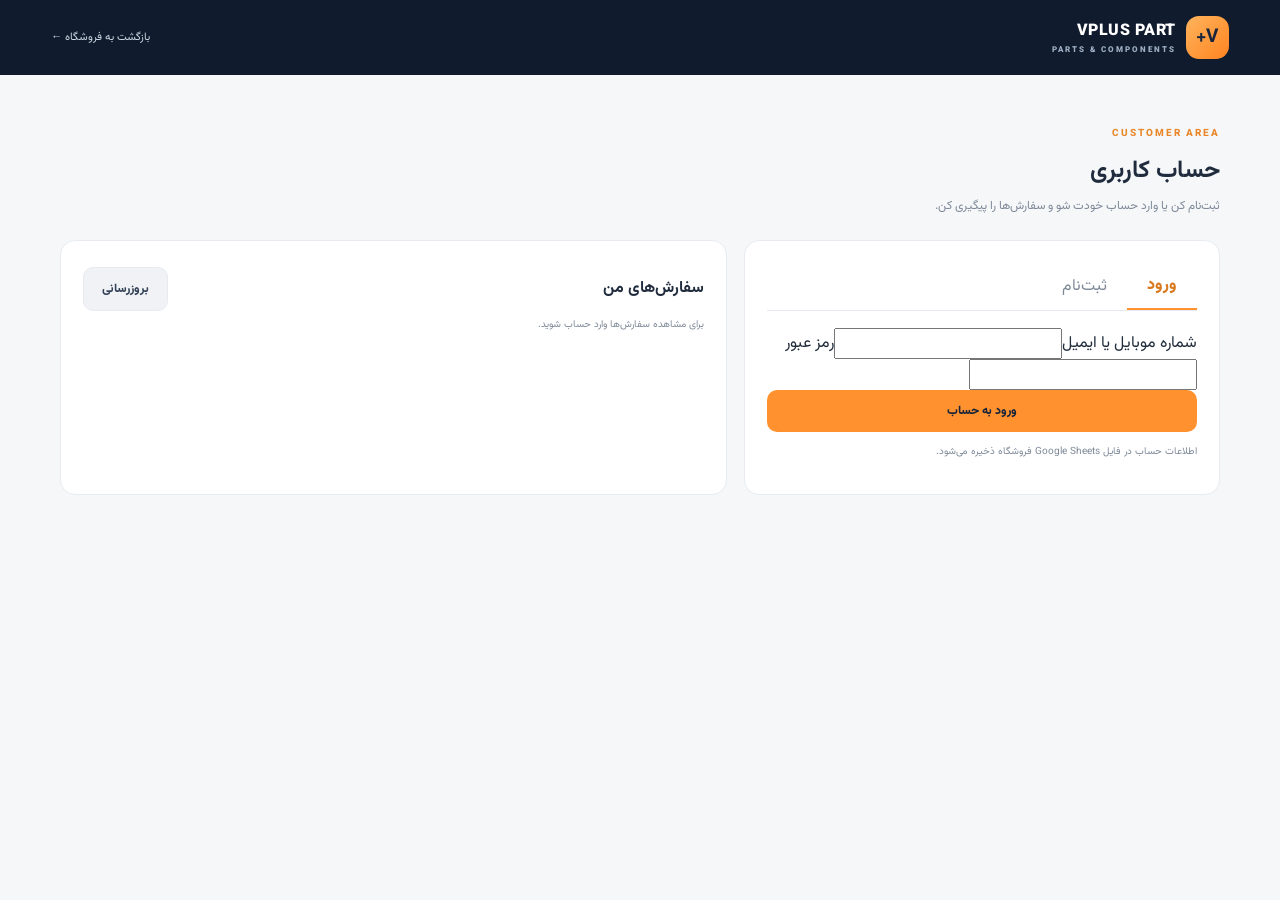
==== commit f69b183a: "Update account.html" ====
--- a/account.html
+++ b/account.html
@@ -1 +1,104 @@
-<!doctype html><html lang="fa" dir="rtl"><head><meta charset="utf-8"><meta name="viewport" content="width=device-width,initial-scale=1"><title>حساب کاربری | VPLUS PART</title><link rel="stylesheet" href="assets/style.css"><link href="https://fonts.googleapis.com/css2?family=Vazirmatn:wght@400;500;600;700;800&display=swap" rel="stylesheet"></head><body><header class="simple-head"><a class="logo" href="index.html"><b>V+</b><span>VPLUS PART<small>PARTS & COMPONENTS</small></span></a><a href="index.html">بازگشت به فروشگاه ←</a></header><main class="wrap page-wrap"><div class="page-title"><span class="eyebrow">CUSTOMER AREA</span><h1>حساب کاربری</h1><p>ثبت‌نام کن یا وارد حساب خودت شو و سفارش‌ها را پیگیری کن.</p></div><div class="account-layout"><section class="panel" id="authPanel"><div class="tabs"><button class="tab active" data-tab="login">ورود</button><button class="tab" data-tab="register">ثبت‌نام</button></div><form id="authForm"><div id="authFields"></div><button class="btn btn-orange full" id="authSubmit">ورود به حساب</button><p class="form-note">اطلاعات حساب در فایل Google Sheets فروشگاه ذخیره می‌شود.</p></form></section><section class="panel account-orders"><div class="panel-head"><h2>سفارش‌های من</h2><button id="reloadOrders" class="btn btn-light">بروزرسانی</button></div><div id="accountContent" class="muted">برای مشاهده سفارش‌ها ابتدا وارد حساب کاربری شوید.</div></section></div></main><div id="toast" class="toast"></div><script src="assets/app.js"></script><script src="assets/account.js"></script></body></html>+
+<!DOCTYPE html>
+<html lang="fa" dir="rtl">
+<head>
+  <meta charset="UTF-8">
+  <meta name="viewport" content="width=device-width, initial-scale=1.0">
+  <title>حساب کاربری | VPLUS PART</title>
+
+  <link rel="stylesheet" href="assets/style.css">
+
+  <link
+    href="https://fonts.googleapis.com/css2?family=Vazirmatn:wght@400;500;600;700;800&display=swap"
+    rel="stylesheet"
+  >
+</head>
+
+<body>
+
+  <header class="simple-head">
+    <a class="logo" href="index.html">
+      <b>V+</b>
+      <span>
+        VPLUS PART
+        <small>PARTS & COMPONENTS</small>
+      </span>
+    </a>
+
+    <a href="index.html">بازگشت به فروشگاه ←</a>
+  </header>
+
+  <main class="wrap page-wrap">
+
+    <div class="page-title">
+      <span class="eyebrow">CUSTOMER AREA</span>
+      <h1>حساب کاربری</h1>
+      <p>ثبت‌نام کن یا وارد حساب خودت شو و سفارش‌ها را پیگیری کن.</p>
+    </div>
+
+    <div class="account-layout">
+
+      <!-- Login / Register -->
+      <section class="panel" id="authPanel">
+
+        <div class="tabs">
+          <button class="tab active" data-tab="login">ورود</button>
+          <button class="tab" data-tab="register">ثبت‌نام</button>
+        </div>
+
+        <form id="authForm">
+          <div id="authFields"></div>
+
+          <button
+            class="btn btn-orange full"
+            id="authSubmit"
+            type="submit"
+          >
+            ورود به حساب
+          </button>
+
+          <p class="form-note">
+            اطلاعات حساب در فایل Google Sheets فروشگاه ذخیره می‌شود.
+          </p>
+        </form>
+
+      </section>
+
+      <!-- Orders -->
+      <section class="panel account-orders">
+
+        <div class="panel-head">
+          <h2>سفارش‌های من</h2>
+
+          <button
+            id="reloadOrders"
+            class="btn btn-light"
+            type="button"
+          >
+            بروزرسانی
+          </button>
+        </div>
+
+        <div id="accountContent" class="muted">
+          برای مشاهده سفارش‌ها ابتدا وارد حساب کاربری شوید.
+        </div>
+
+      </section>
+
+    </div>
+
+  </main>
+
+  <div id="toast" class="toast"></div>
+
+  <!-- Configuration must load first -->
+  <script src="assets/config.js"></script>
+
+  <!-- Main application -->
+  <script src="assets/app.js"></script>
+
+  <!-- Account functionality -->
+  <script src="assets/account.js"></script>
+
+</body>
+</html>
--- a/assets/style.css
+++ b/assets/style.css
@@ -0,0 +1 @@
+*{box-sizing:border-box} :root{--navy:#101b2d;--navy2:#192b43;--orange:#ff922e;--cream:#f5f3ee;--ink:#202c3d;--muted:#7e8998;--line:#e7ebf0;--green:#16845e}body{margin:0;background:#f6f7f9;color:var(--ink);font-family:Vazirmatn,Tahoma,sans-serif}a{text-decoration:none;color:inherit}button,input,select,textarea{font:inherit}button{cursor:pointer}.wrap{width:min(1160px,92%);margin:auto}.topline{height:31px;background:#0b1422;color:#b9c5d5;padding:5px max(4%,calc((100% - 1160px)/2));font-size:10px;display:flex;justify-content:space-between}.site-header{background:var(--navy);color:#fff;position:sticky;top:0;z-index:10;box-shadow:0 8px 25px #07101d22}.head{height:78px;display:flex;align-items:center;justify-content:space-between;gap:22px}.logo{display:flex;align-items:center;gap:10px;color:#fff;font-weight:900;letter-spacing:.5px}.logo>b{width:43px;height:43px;border-radius:13px;background:linear-gradient(135deg,#ffb45d,#ff8421);color:#17243a;display:grid;place-items:center;font-size:19px}.logo span{font-size:16px}.logo small{display:block;color:#9eafc5;font-size:8px;letter-spacing:2px}.head nav{display:flex;gap:25px;font-size:12px;color:#c4cfdd}.head nav a:hover{color:#ffad61}.head-actions{display:flex;align-items:center;gap:10px;font-size:11px}.head-link{color:#d5deea}.cart-button{background:#24364f;border:1px solid #41516a;color:#fff;padding:10px 13px;border-radius:9px}.cart-button strong{background:var(--orange);color:#18263a;padding:2px 7px;border-radius:20px;margin-right:5px}.mobile-menu{display:none;background:none;color:white;border:0;font-size:22px}.hero{margin-top:30px;min-height:370px;border-radius:25px;background:radial-gradient(circle at 15% 25%,#ff922e35,transparent 25%),linear-gradient(115deg,#101b2d,#203b5b);color:white;display:flex;align-items:center;justify-content:space-between;padding:48px 6%;overflow:hidden;position:relative}.hero-copy{max-width:570px;z-index:1}.eyebrow{color:#e9872a;font-size:10px;letter-spacing:2px;font-weight:800}.hero h1{font-size:clamp(30px,4vw,46px);line-height:1.55;margin:13px 0}.hero h1 em{font-style:normal;color:#ffae61}.hero p{color:#c4cfdd;font-size:13px;line-height:2.2;max-width:510px}.btn{border:0;border-radius:10px;padding:12px 18px;font-weight:800;font-size:12px;display:inline-flex;align-items:center;justify-content:center;gap:8px}.btn-orange{background:var(--orange);color:#17243a}.btn-orange:hover{background:#ffad61}.btn-light{background:#f0f2f5;color:#344258;border:1px solid var(--line)}.hero .btn{margin-top:12px}.hero-points{display:flex;gap:20px;margin-top:27px;color:#bdc9d8;font-size:10px;flex-wrap:wrap}.hero-art{width:330px;height:280px;position:relative;display:grid;place-items:center}.gear{font-size:230px;color:#ff9a3d;opacity:.14;position:absolute;left:10px;top:5px}.art-card{width:185px;height:185px;border:1px solid #ffffff3b;background:linear-gradient(145deg,#ffffff1c,#ffffff05);backdrop-filter:blur(6px);border-radius:35px;transform:rotate(-9deg);display:flex;flex-direction:column;align-items:center;justify-content:center;box-shadow:0 30px 60px #0004}.art-card b{font-size:60px;color:#ffad61}.art-card span{font-size:10px;letter-spacing:4px;color:#c8d2df;text-align:center}.art-line{position:absolute;width:290px;height:1px;background:#ffad6155;transform:rotate(-30deg)}.trust-row{display:grid;grid-template-columns:repeat(4,1fr);gap:12px;margin:20px auto 65px}.trust-row>div{background:#fff;border:1px solid var(--line);border-radius:13px;padding:16px;display:flex;align-items:center;gap:13px}.trust-row b{font-size:20px;color:#ed8b31}.trust-row span{font-size:12px;font-weight:800}.trust-row small{display:block;color:var(--muted);font-size:10px;font-weight:400;margin-top:4px}.section{margin:55px auto}.section-head{display:flex;align-items:center;justify-content:space-between;margin-bottom:20px}.section-head h2,.page-title h1{margin:7px 0;font-size:24px}.section-head p,.page-title p{margin:0;color:var(--muted);font-size:12px}.category-grid{display:grid;grid-template-columns:repeat(4,1fr);gap:14px}.category-tile{background:white;border:1px solid var(--line);border-radius:15px;padding:22px;text-align:right;display:flex;flex-direction:column;align-items:flex-start;gap:7px;transition:.2s}.category-tile:hover{border-color:#ffbf85;transform:translateY(-3px)}.category-tile span{width:45px;height:45px;background:#fff1e3;border-radius:13px;display:grid;place-items:center;font-size:22px;color:#d77a20}.category-tile b{font-size:13px}.category-tile small{font-size:10px;color:var(--muted)}.products-section{background:#eef1f5;padding:55px 0}.toolbar{display:flex;gap:10px;flex-wrap:wrap}.toolbar input,.toolbar select,.form-grid input,.form-grid select,.form-grid textarea,.inline-form input{border:1px solid #dfe5ec;background:white;border-radius:9px;padding:11px 12px;outline:none;color:var(--ink);min-width:0}.toolbar input:focus,.form-grid input:focus,.form-grid textarea:focus{border-color:#f5a14f}.searchbox{display:flex;align-items:center;gap:8px;background:#fff;border:1px solid var(--line);border-radius:10px;padding:0 12px;flex:1;min-width:220px;color:#d67b27;font-size:23px}.searchbox input{border:0;flex:1;width:100%;padding:12px 0}.toolbar select{min-width:145px}.results-line{display:flex;justify-content:space-between;margin:16px 0;color:var(--muted);font-size:11px}.state-ok{color:var(--green)}.state-error{color:#c34b42}.product-grid{display:grid;grid-template-columns:repeat(4,1fr);gap:15px}.product-card{background:white;border:1px solid var(--line);border-radius:14px;overflow:hidden;transition:.2s}.product-card:hover{transform:translateY(-4px);box-shadow:0 12px 30px #1b2a4012}.product-photo{height:180px;background:#f8f9fb;display:grid;place-items:center;position:relative;color:#d4dbe3;font-size:60px}.product-photo img{width:100%;height:100%;object-fit:contain;padding:12px}.product-photo i{position:absolute;top:10px;right:10px;font-size:9px;font-style:normal;background:#e7f5ee;color:#16845e;padding:5px 8px;border-radius:6px}.product-body{padding:13px}.product-body>small{color:#db7d27;font-size:10px}.product-body h3{font-size:12px;min-height:40px;line-height:1.8;margin:6px 0}.product-body p{font-size:10px;color:var(--muted)}.product-buy{display:flex;justify-content:space-between;align-items:center;border-top:1px solid var(--line);padding-top:12px;margin-top:10px}.product-buy b{font-size:12px}.add-btn{border:0;background:#fff0e1;color:#bd6414;border-radius:7px;padding:7px 10px;font-size:10px;font-weight:800}.add-btn:disabled{opacity:.4;cursor:not-allowed}.loading-card,.empty-note,.skeleton{background:white;border:1px dashed #ccd5df;border-radius:12px;padding:35px;text-align:center;color:var(--muted);font-size:12px;grid-column:1/-1}.skeleton{height:100px}.callout{background:#172b44;color:white;border-radius:18px;padding:27px 30px;display:flex;align-items:center;justify-content:space-between;margin-top:50px;margin-bottom:60px}.callout h2{font-size:19px;margin:8px 0}.callout p{font-size:11px;color:#c2cede;margin:0}footer{background:#0b1422;color:#b9c5d5;padding:35px 0}.footer-inner{display:flex;align-items:center;justify-content:space-between;gap:20px;flex-wrap:wrap}.footer-inner p,.footer-inner a:not(.logo){font-size:11px}.footer-inner>div{display:flex;gap:20px}.footer-inner>small{width:100%;border-top:1px solid #27364a;padding-top:17px;text-align:center;color:#8796aa;font-size:10px}.drawer-backdrop,.modal-backdrop{position:fixed;inset:0;background:#09132199;z-index:30;opacity:0;pointer-events:none;transition:.2s}.drawer-backdrop.open{opacity:1;pointer-events:auto}.drawer{position:absolute;left:0;top:0;height:100%;width:min(430px,94vw);background:#fff;padding:22px;display:flex;flex-direction:column;transform:translateX(-100%);transition:.25s}.open .drawer{transform:none}.drawer-head,.panel-head,.total-line{display:flex;justify-content:space-between;align-items:center}.drawer-head h3{margin:0}.icon-btn,.modal-close{border:0;background:#eef1f5;border-radius:50%;width:32px;height:32px;font-size:20px}.drawer-bottom{margin-top:auto;border-top:1px solid var(--line);padding-top:15px}.drawer-bottom small{display:block;color:var(--muted);font-size:10px;margin-top:10px}.full{width:100%}.cart-row{display:flex;justify-content:space-between;gap:10px;border-bottom:1px solid var(--line);padding:15px 0}.cart-row b{font-size:12px}.cart-row small{display:block;color:var(--muted);font-size:10px;margin:5px 0}.cart-row>strong{font-size:11px;white-space:nowrap}.qty{display:flex;align-items:center;gap:10px}.qty button{border:1px solid var(--line);background:#fff;border-radius:5px}.qty .remove{border:0;color:#c44;font-size:10px}.toast{position:fixed;bottom:20px;left:20px;background:#14243a;color:white;padding:12px 17px;border-radius:9px;font-size:11px;z-index:60;opacity:0;transform:translateY(10px);transition:.2s;pointer-events:none;max-width:90vw}.toast.show{opacity:1;transform:none}.modal-backdrop{opacity:1;pointer-events:auto;display:grid;place-items:center;padding:20px}.modal{background:white;border-radius:17px;padding:25px;width:min(500px,100%);position:relative}.modal-close{position:absolute;left:15px;top:15px}.modal p{font-size:12px;line-height:2;color:var(--muted)}.simple-head{height:75px;background:var(--navy);display:flex;align-items:center;justify-content:space-between;padding:0 4%;color:white}.simple-head>a:last-child{font-size:11px;color:#d0d9e5}.page-wrap{padding-top:45px;padding-bottom:70px}.page-title{margin-bottom:25px}.account-layout{display:grid;grid-template-columns:1fr 1.4fr;gap:17px}.panel{background:white;border:1px solid var(--line);border-radius:15px;padding:22px;margin-bottom:18px}.tabs{display:flex;border-bottom:1px solid var(--line);margin-bottom:17px}.tab{background:none;border:0;padding:10px 20px;color:var(--muted)}.tab.active{color:#d9791e;border-bottom:2px solid var(--orange);font-weight:800}.form-grid{display:grid;grid-template-columns:1fr 1fr;gap:14px}.form-grid label{display:flex;flex-direction:column;gap:7px;font-size:11px;color:#526073}.form-grid input,.form-grid select,.form-grid textarea{width:100%;font-size:12px}.wide{grid-column:1/-1}.form-note,.muted{font-size:10px;color:var(--muted);line-height:2}.account-orders h2,.panel h2{font-size:16px}.profile-line,.order-card{display:flex;justify-content:space-between;align-items:center;padding:12px 0;border-bottom:1px solid var(--line)}.profile-line b,.order-card b{font-size:12px}.order-card small{display:block;color:var(--muted);font-size:10px;margin-top:5px}.order-card strong{font-size:11px}.narrow{max-width:760px}.success-box{margin-top:15px;padding:15px;background:#e9f7ef;color:#176344;border-radius:10px;font-size:12px;line-height:2}.checkout-panel{border:1px solid #f2bd84}.admin-tabs{display:flex;gap:8px;flex-wrap:wrap;margin-bottom:15px}.admin-tabs button{border:1px solid var(--line);background:white;border-radius:8px;padding:10px 14px;font-size:11px}.admin-tabs button.active{background:var(--navy);color:white}.table-wrap{overflow:auto}table{width:100%;border-collapse:collapse;font-size:11px}th,td{text-align:right;padding:12px;border-bottom:1px solid var(--line);white-space:nowrap}th{background:#f4f6f8}.table-wrap button{border:0;background:#fff0e1;padding:5px 8px;border-radius:5px}.admin-form{background:#f7f8fa;padding:15px;border-radius:10px;margin:15px 0}.ticket-row{padding:15px 0;border-bottom:1px solid var(--line)}.ticket-row p,.ticket-row small{font-size:11px;color:var(--muted)}.ticket-row textarea{width:100%;margin:8px 0;border:1px solid var(--line);border-radius:8px;padding:10px}.inline-form{display:flex;gap:8px;margin:15px 0}.category-admin{padding:8px;border-bottom:1px solid var(--line);font-size:12px}.category-admin button{float:left;border:0;color:#b44;background:none}@media(max-width:850px){.head nav{gap:12px}.hero-art{width:230px}.product-grid{grid-template-columns:repeat(3,1fr)}.trust-row{grid-template-columns:repeat(2,1fr)}}@media(max-width:620px){.topline span{display:none}.head{height:auto;min-height:68px;flex-wrap:wrap;padding:12px 0}.mobile-menu{display:block;margin-right:auto}.head nav{display:none;order:4;width:100%;flex-direction:column;padding:12px 0}.head nav.open{display:flex}.head-actions{order:3}.head-link{display:none}.hero{margin-top:15px;padding:30px 22px;min-height:340px}.hero-art{position:absolute;left:-55px;opacity:.45}.hero-copy{max-width:100%}.hero h1{font-size:31px}.trust-row{margin-bottom:40px}.category-grid{grid-template-columns:repeat(2,1fr)}.product-grid{grid-template-columns:repeat(2,1fr);gap:9px}.product-photo{height:135px}.product-body{padding:10px}.product-body h3{font-size:11px}.product-buy b{font-size:10px}.toolbar select{flex:1}.callout{align-items:flex-start;flex-direction:column;padding:22px}.footer-inner{align-items:flex-start;flex-direction:column}.footer-inner>div{flex-wrap:wrap}.account-layout{grid-template-columns:1fr}.form-grid{grid-template-columns:1fr}.wide{grid-column:auto}.simple-head{padding:0 4%}.page-wrap{padding-top:28px}.panel{padding:16px}.inline-form{flex-direction:column}}
